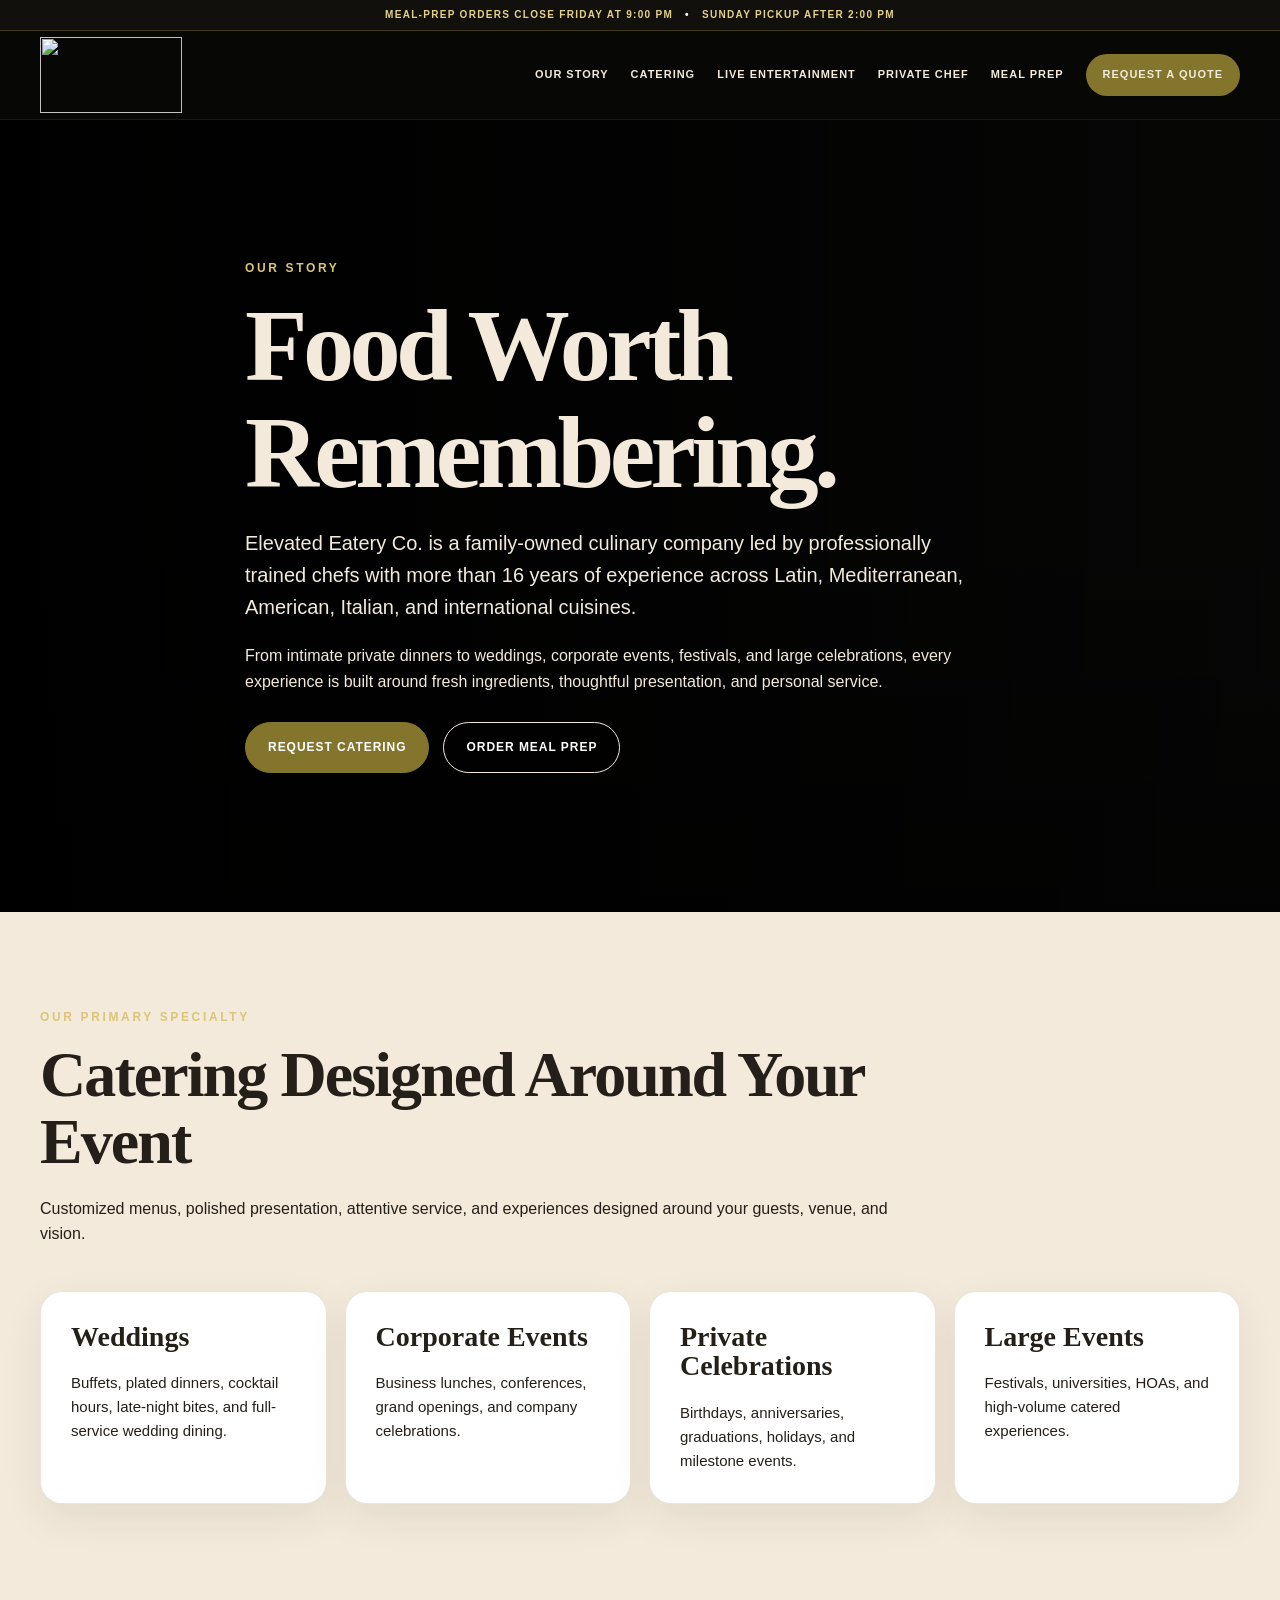
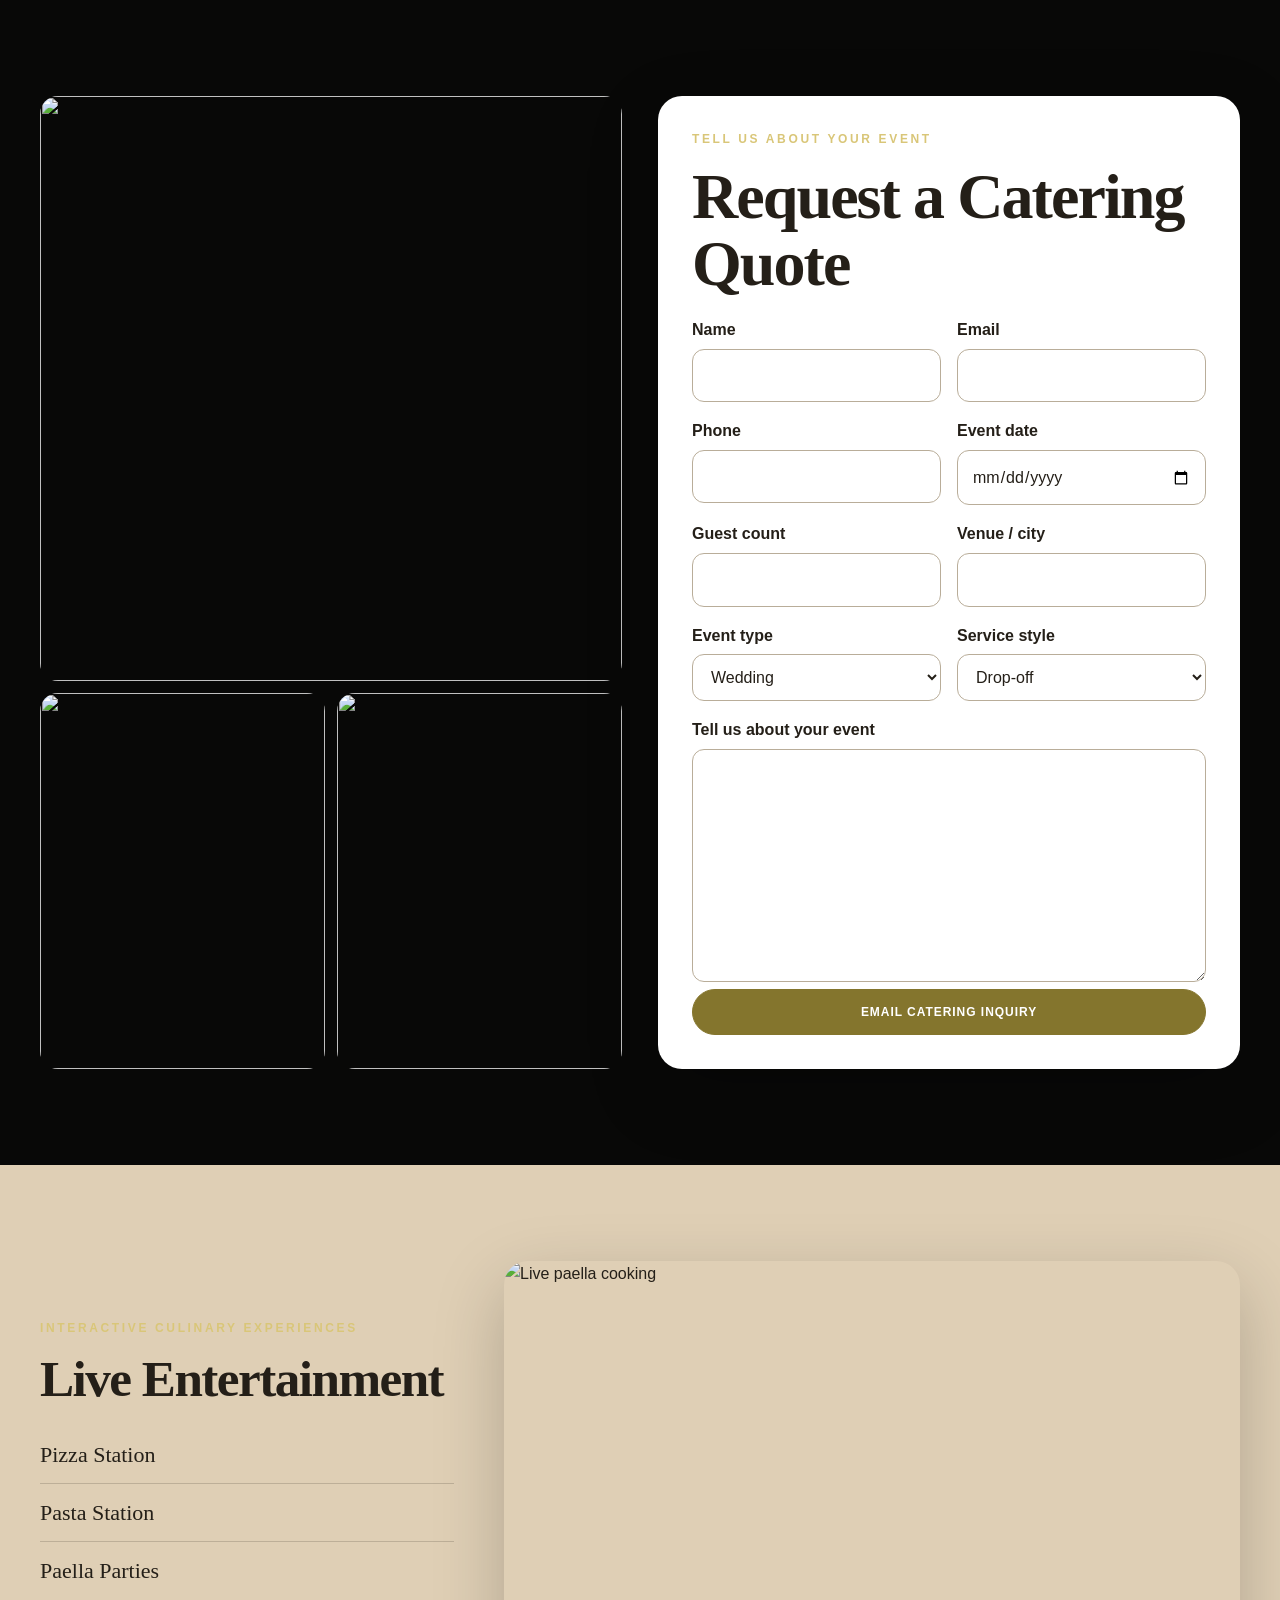
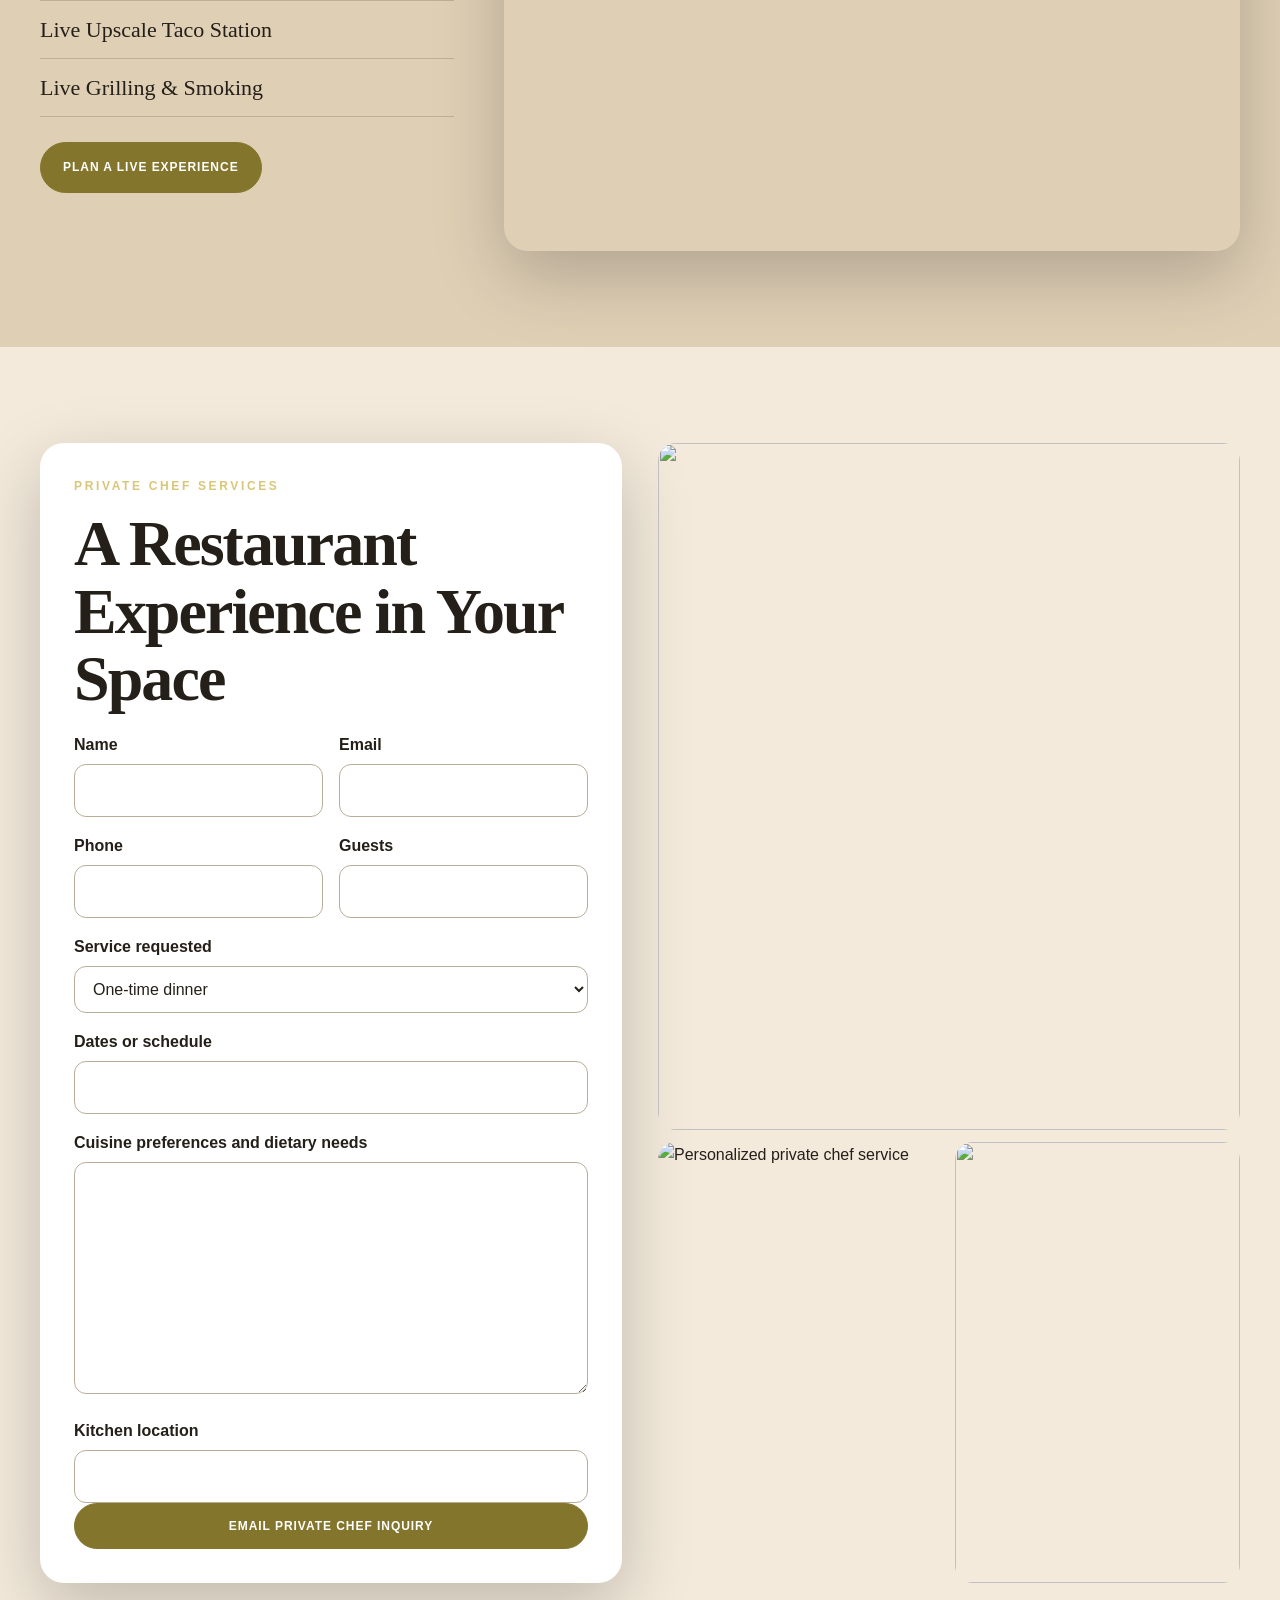
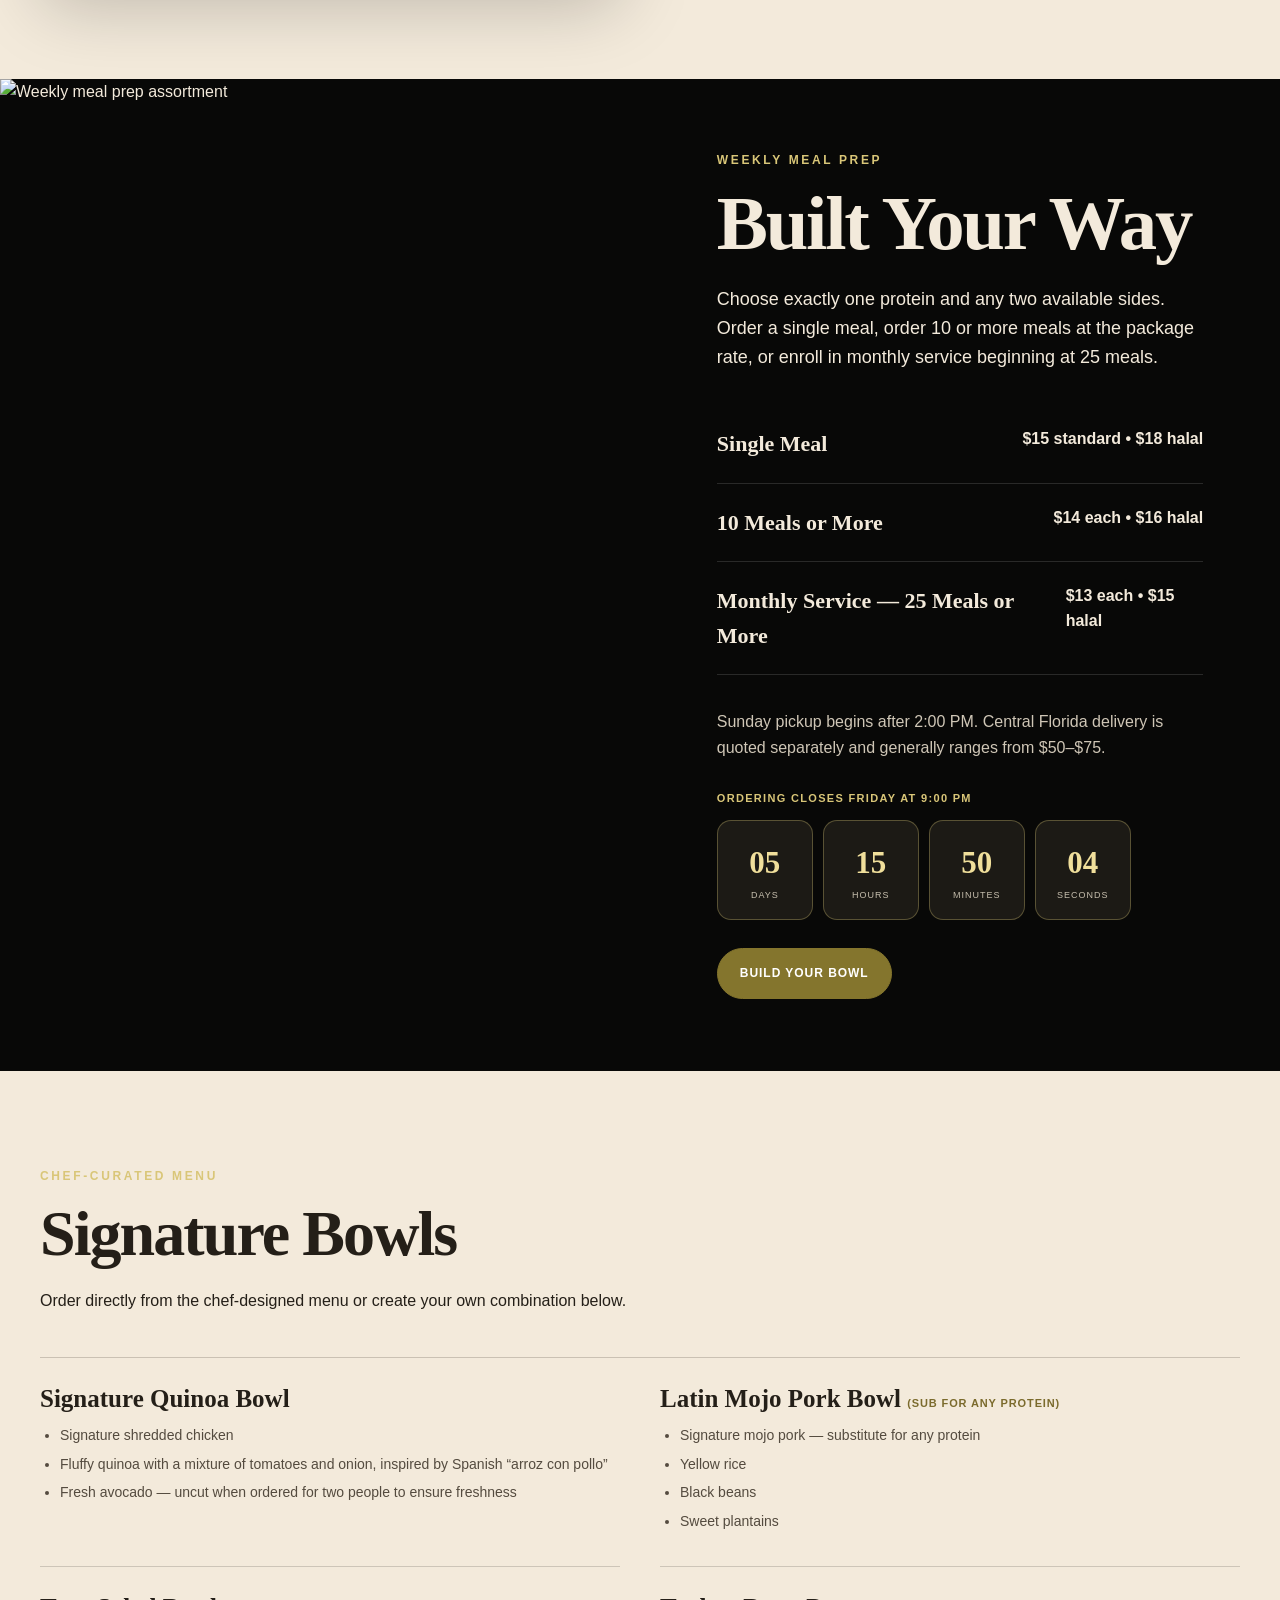
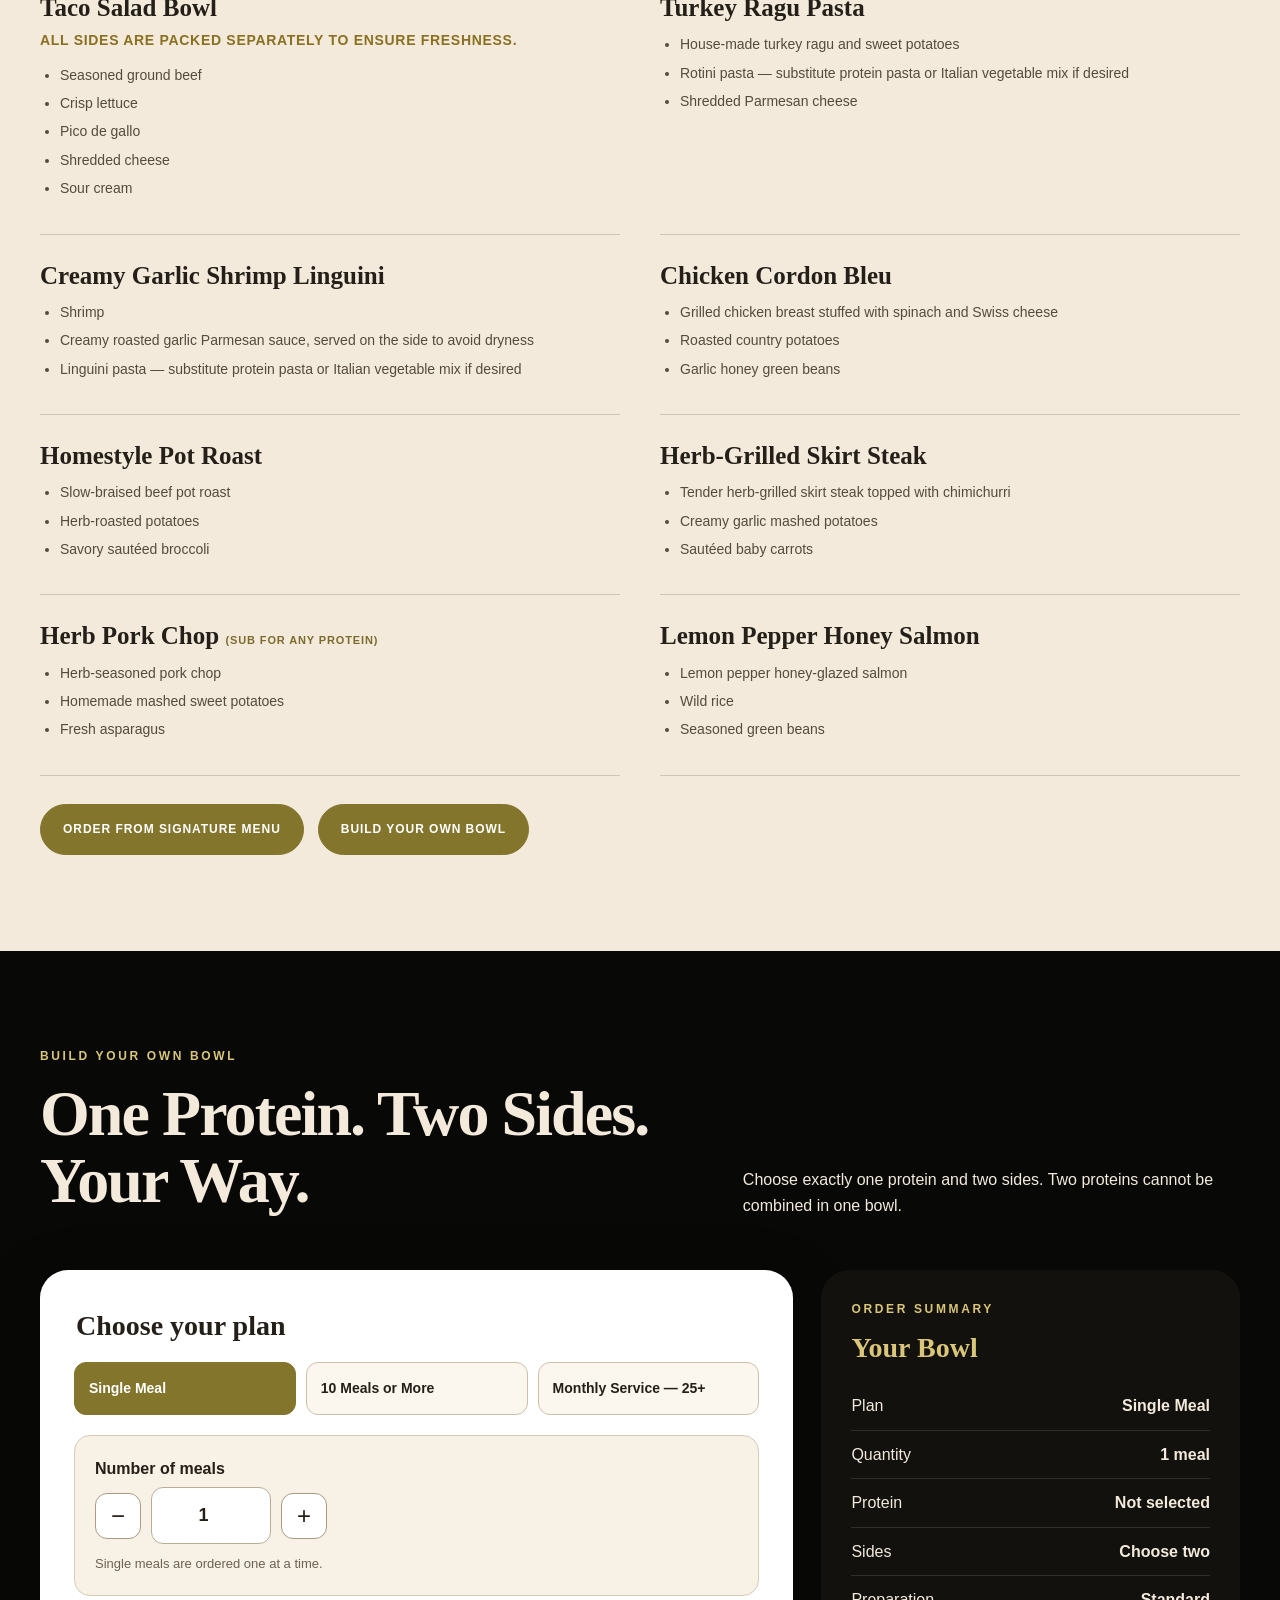
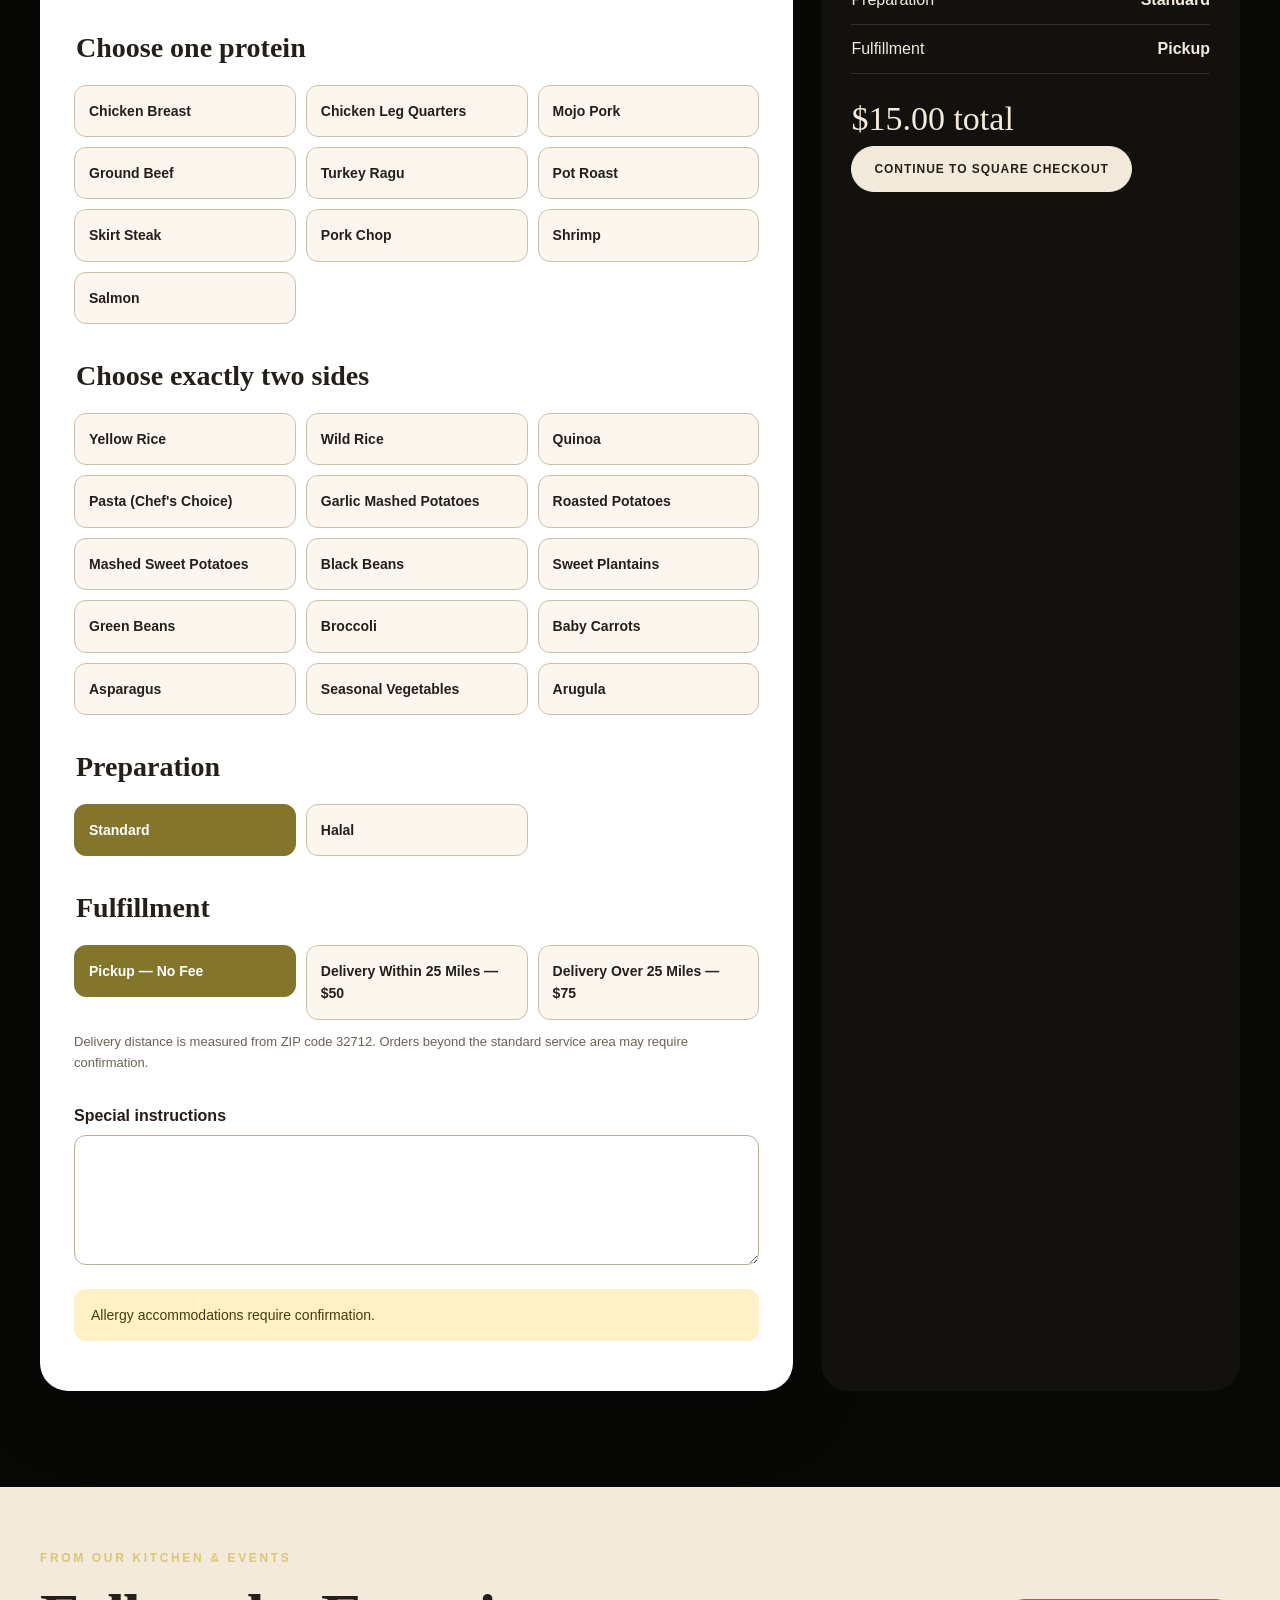
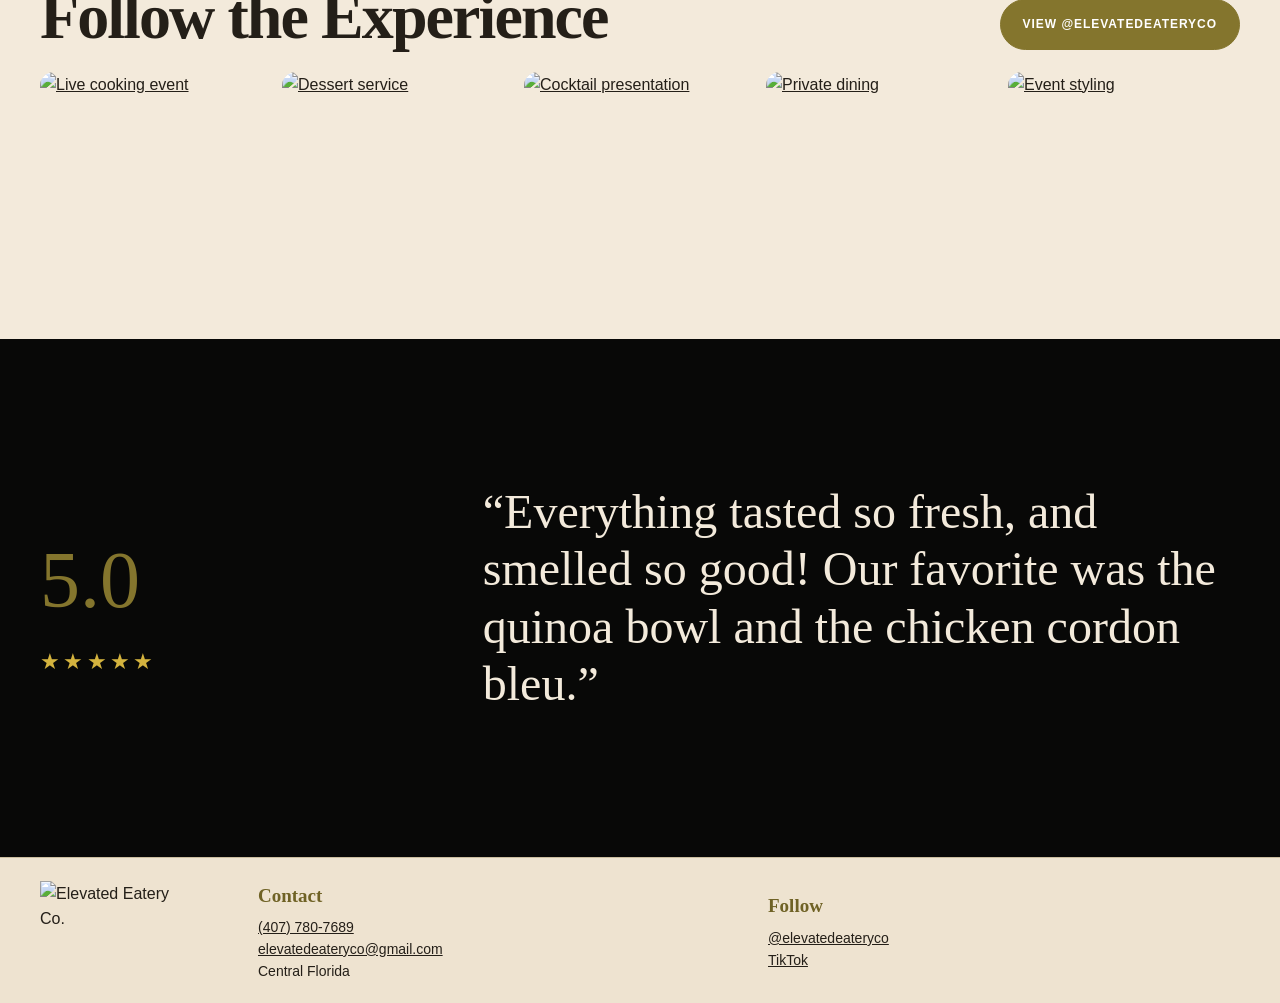
==== index_editable.html @ 5826d56d "Add files via upload" ====
<!doctype html><html lang="en"><head><meta charset="utf-8"><meta name="viewport" content="width=device-width,initial-scale=1"><title>Elevated Eatery Co.</title><link rel="stylesheet" href="styles.css"><script src="config.js"></script></head><body>
<div class="announcement-bar">MEAL-PREP ORDERS CLOSE FRIDAY AT 9:00 PM <span>•</span> SUNDAY PICKUP AFTER 2:00 PM</div>
<header class="site-header"><div class="container header-inner"><a href="#story"><img class="logo" src="assets/logo.png"></a><button class="menu-toggle">Menu</button><nav><a href="#story">Our Story</a><a href="#catering">Catering</a><a href="#live-entertainment">Live Entertainment</a><a href="#private-chef">Private Chef</a><a href="#meal-prep">Meal Prep</a><a class="nav-order" href="#catering-form-wrap">Request a Quote</a></nav></div></header>
<main>
<section class="story-hero" id="story"><div class="story-overlay"></div><div class="container story-hero-content"><div class="kicker">Our Story</div><h1>Food Worth Remembering.</h1><p class="lead">Elevated Eatery Co. is a family-owned culinary company led by professionally trained chefs with more than 16 years of experience across Latin, Mediterranean, American, Italian, and international cuisines.</p><p>From intimate private dinners to weddings, corporate events, festivals, and large celebrations, every experience is built around fresh ingredients, thoughtful presentation, and personal service.</p><div class="buttons"><a class="button" href="#catering-form-wrap">Request Catering</a><a class="button secondary" href="#meal-prep">Order Meal Prep</a></div></div></section>
<section class="section light" id="catering"><div class="container"><div class="section-heading"><div class="kicker">Our primary specialty</div><h2>Catering Designed Around Your Event</h2><p>Customized menus, polished presentation, attentive service, and experiences designed around your guests, venue, and vision.</p></div><div class="service-grid"><article class="service-card"><h3>Weddings</h3><p>Buffets, plated dinners, cocktail hours, late-night bites, and full-service wedding dining.</p></article><article class="service-card"><h3>Corporate Events</h3><p>Business lunches, conferences, grand openings, and company celebrations.</p></article><article class="service-card"><h3>Private Celebrations</h3><p>Birthdays, anniversaries, graduations, holidays, and milestone events.</p></article><article class="service-card"><h3>Large Events</h3><p>Festivals, universities, HOAs, and high-volume catered experiences.</p></article></div></div></section>
<section class="section" id="catering-form-wrap"><div class="container aligned-inquiry"><div class="inquiry-visual"><img class="hero-catering" src="assets/catering-drinks.jpeg"><img src="assets/catering-desserts.jpeg"><img src="assets/catering-sign.jpeg"></div><form class="contact-card" id="catering-form"><div class="kicker">Tell us about your event</div><h2>Request a Catering Quote</h2><div class="form-grid"><div><label class="form-label">Name</label><input name="Name" required></div><div><label class="form-label">Email</label><input type="email" name="Email" required></div><div><label class="form-label">Phone</label><input type="tel" name="Phone" required></div><div><label class="form-label">Event date</label><input type="date" name="Event date" required></div><div><label class="form-label">Guest count</label><input type="number" name="Guest count" required></div><div><label class="form-label">Venue / city</label><input name="Venue or city" required></div><div><label class="form-label">Event type</label><select name="Event type"><option>Wedding</option><option>Birthday</option><option>Corporate</option><option>Graduation</option><option>Holiday</option><option>Festival</option><option>Other</option></select></div><div><label class="form-label">Service style</label><select name="Service style"><option>Drop-off</option><option>Buffet</option><option>Plated</option><option>Cocktail / Canapés</option><option>Live Station</option><option>Bartending</option></select></div><div class="full"><label class="form-label">Tell us about your event</label><textarea name="Event details" rows="8"></textarea></div></div><button class="button">Email Catering Inquiry</button></form></div></section>
<section class="section cream" id="live-entertainment">
<div class="container live-single-layout">
  <div class="live-copy">
    <div class="kicker">Interactive culinary experiences</div>
    <h2>Live Entertainment</h2>
    <ul class="luxury-list compact-live-list">
      <li>Pizza Station</li>
      <li>Pasta Station</li>
      <li>Paella Parties</li>
      <li>Live Upscale Taco Station</li>
      <li>Live Grilling &amp; Smoking</li>
    </ul>
    <a class="button" href="#catering-form-wrap">Plan a Live Experience</a>
  </div>
  <div class="single-live-image">
    <img src="assets/catering-live-cook.jpeg" alt="Live paella cooking">
  </div>
</div>
</section>
<section class="section light" id="private-chef"><div class="container aligned-inquiry"><form class="contact-card" id="chef-form"><div class="kicker">Private chef services</div><h2>A Restaurant Experience in Your Space</h2><div class="form-grid"><div><label class="form-label">Name</label><input name="Name"></div><div><label class="form-label">Email</label><input type="email" name="Email"></div><div><label class="form-label">Phone</label><input name="Phone"></div><div><label class="form-label">Guests</label><input type="number" name="Guests"></div><div class="full"><label class="form-label">Service requested</label><select name="Service"><option>One-time dinner</option><option>Weekly family chef</option><option>Vacation chef</option><option>Meal planning</option></select></div><div class="full"><label class="form-label">Dates or schedule</label><input name="Dates"></div><div class="full"><label class="form-label">Cuisine preferences and dietary needs</label><textarea name="Preferences" rows="8"></textarea></div><div class="full"><label class="form-label">Kitchen location</label><input name="Kitchen location"></div></div><button class="button">Email Private Chef Inquiry</button></form><div class="inquiry-visual"><img class="hero-catering" src="assets/catering-mussels.jpeg"><img src="assets/private-chef-pour.jpeg" alt="Personalized private chef service"><img src="assets/catering-bar.jpeg"></div></div></section>
<section class="section simple-ordering-section" id="meal-prep">
<div class="container simple-ordering-grid">
  <div class="simple-ordering-image">
    <img src="assets/mealspread.jpeg" alt="Weekly meal prep assortment">
  </div>
  <div class="simple-ordering-content">
    <div class="kicker">Weekly meal prep</div>
    <h2>Built Your Way</h2>
    <p class="simple-intro">Choose exactly one protein and any two available sides. Order a single meal, order 10 or more meals at the package rate, or enroll in monthly service beginning at 25 meals.</p>

    <div class="simple-price-list">
      <div class="simple-price-row"><strong>Single Meal</strong><span>$15 standard • $18 halal</span></div>
      <div class="simple-price-row"><strong>10 Meals or More</strong><span>$14 each • $16 halal</span></div>
      <div class="simple-price-row"><strong>Monthly Service — 25 Meals or More</strong><span>$13 each • $15 halal</span></div>
    </div>

    <p class="simple-delivery">Sunday pickup begins after 2:00 PM. Central Florida delivery is quoted separately and generally ranges from $50–$75.</p>

    <div id="weekly-countdown" class="simple-countdown"></div>
    <a class="button" href="#builder">Build Your Bowl</a>
  </div>
</div>
</section>
<section class="section light" id="signature-bowls">
<div class="container">
  <div class="section-heading">
    <div class="kicker">Chef-curated menu</div>
    <h2>Signature Bowls</h2>
    <p>Order directly from the chef-designed menu or create your own combination below.</p>
  </div>

  <div class="signature-menu detailed-signature-menu">
    <div class="signature-item">
      <h3>Signature Quinoa Bowl</h3>
      <ul>
        <li>Signature shredded chicken</li>
        <li>Fluffy quinoa with a mixture of tomatoes and onion, inspired by Spanish “arroz con pollo”</li>
        <li>Fresh avocado — uncut when ordered for two people to ensure freshness</li>
      </ul>
    </div>

    <div class="signature-item">
      <h3>Latin Mojo Pork Bowl <small>(Sub for Any Protein)</small></h3>
      <ul>
        <li>Signature mojo pork — substitute for any protein</li>
        <li>Yellow rice</li>
        <li>Black beans</li>
        <li>Sweet plantains</li>
      </ul>
    </div>

    <div class="signature-item">
      <h3>Taco Salad Bowl</h3>
      <p class="menu-note">All sides are packed separately to ensure freshness.</p>
      <ul>
        <li>Seasoned ground beef</li>
        <li>Crisp lettuce</li>
        <li>Pico de gallo</li>
        <li>Shredded cheese</li>
        <li>Sour cream</li>
      </ul>
    </div>

    <div class="signature-item">
      <h3>Turkey Ragu Pasta</h3>
      <ul>
        <li>House-made turkey ragu and sweet potatoes</li>
        <li>Rotini pasta — substitute protein pasta or Italian vegetable mix if desired</li>
        <li>Shredded Parmesan cheese</li>
      </ul>
    </div>

    <div class="signature-item">
      <h3>Creamy Garlic Shrimp Linguini</h3>
      <ul>
        <li>Shrimp</li>
        <li>Creamy roasted garlic Parmesan sauce, served on the side to avoid dryness</li>
        <li>Linguini pasta — substitute protein pasta or Italian vegetable mix if desired</li>
      </ul>
    </div>

    <div class="signature-item">
      <h3>Chicken Cordon Bleu</h3>
      <ul>
        <li>Grilled chicken breast stuffed with spinach and Swiss cheese</li>
        <li>Roasted country potatoes</li>
        <li>Garlic honey green beans</li>
      </ul>
    </div>

    <div class="signature-item">
      <h3>Homestyle Pot Roast</h3>
      <ul>
        <li>Slow-braised beef pot roast</li>
        <li>Herb-roasted potatoes</li>
        <li>Savory sautéed broccoli</li>
      </ul>
    </div>

    <div class="signature-item">
      <h3>Herb-Grilled Skirt Steak</h3>
      <ul>
        <li>Tender herb-grilled skirt steak topped with chimichurri</li>
        <li>Creamy garlic mashed potatoes</li>
        <li>Sautéed baby carrots</li>
      </ul>
    </div>

    <div class="signature-item">
      <h3>Herb Pork Chop <small>(Sub for Any Protein)</small></h3>
      <ul>
        <li>Herb-seasoned pork chop</li>
        <li>Homemade mashed sweet potatoes</li>
        <li>Fresh asparagus</li>
      </ul>
    </div>

    <div class="signature-item">
      <h3>Lemon Pepper Honey Salmon</h3>
      <ul>
        <li>Lemon pepper honey-glazed salmon</li>
        <li>Wild rice</li>
        <li>Seasoned green beans</li>
      </ul>
    </div>
  </div>

  <div class="choice-actions">
    <button class="button signature-order-btn" type="button">Order From Signature Menu</button>
    <a class="button" href="#builder">Build Your Own Bowl</a>
  </div>
</div>
</section>
<section class="section" id="builder"><div class="container"><div class="builder-intro"><div><div class="kicker">Build your own bowl</div><h2>One Protein. Two Sides. Your Way.</h2></div><p>Choose exactly one protein and two sides. Two proteins cannot be combined in one bowl.</p></div><div class="builder-wrap"><form class="builder" id="meal-builder"><fieldset class="fieldset">
      <legend class="legend">Choose your plan</legend>
      <div class="option-grid plan-grid">
        <div class="option"><input id="plan1" type="radio" name="plan" value="Single Meal" checked><label for="plan1">Single Meal</label></div>
        <div class="option"><input id="plan2" type="radio" name="plan" value="10+ Meals"><label for="plan2">10 Meals or More</label></div>
        <div class="option"><input id="plan3" type="radio" name="plan" value="Monthly Service 25+"><label for="plan3">Monthly Service — 25+</label></div>
      </div>

      <div class="quantity-panel" id="quantity-panel">
        <label class="form-label" for="meal-quantity">Number of meals</label>
        <div class="quantity-control">
          <button type="button" id="qty-minus" aria-label="Decrease quantity">−</button>
          <input id="meal-quantity" type="number" value="1" min="1" step="1">
          <button type="button" id="qty-plus" aria-label="Increase quantity">+</button>
        </div>
        <p id="quantity-help" class="quantity-help">Single meals are ordered one at a time.</p>
      </div>
    </fieldset><fieldset class="fieldset"><legend class="legend">Choose one protein</legend><div class="option-grid"><div class="option"><input id="p1" type="radio" name="protein" value="Chicken Breast"><label for="p1">Chicken Breast</label></div><div class="option"><input id="p2" type="radio" name="protein" value="Chicken Leg Quarters"><label for="p2">Chicken Leg Quarters</label></div><div class="option"><input id="p3" type="radio" name="protein" value="Mojo Pork"><label for="p3">Mojo Pork</label></div><div class="option"><input id="p4" type="radio" name="protein" value="Ground Beef"><label for="p4">Ground Beef</label></div><div class="option"><input id="p5" type="radio" name="protein" value="Turkey Ragu"><label for="p5">Turkey Ragu</label></div><div class="option"><input id="p6" type="radio" name="protein" value="Pot Roast"><label for="p6">Pot Roast</label></div><div class="option"><input id="p7" type="radio" name="protein" value="Skirt Steak"><label for="p7">Skirt Steak</label></div><div class="option"><input id="p8" type="radio" name="protein" value="Pork Chop"><label for="p8">Pork Chop</label></div><div class="option"><input id="p9" type="radio" name="protein" value="Shrimp"><label for="p9">Shrimp</label></div><div class="option"><input id="p10" type="radio" name="protein" value="Salmon"><label for="p10">Salmon</label></div></div></fieldset><fieldset class="fieldset"><legend class="legend">Choose exactly two sides</legend><div class="option-grid"><div class="option"><input id="s1" type="checkbox" name="sides" value="Yellow Rice"><label for="s1">Yellow Rice</label></div><div class="option"><input id="s2" type="checkbox" name="sides" value="Wild Rice"><label for="s2">Wild Rice</label></div><div class="option"><input id="s3" type="checkbox" name="sides" value="Quinoa"><label for="s3">Quinoa</label></div><div class="option"><input id="s4" type="checkbox" name="sides" value="Pasta (Chef's Choice)"><label for="s4">Pasta (Chef's Choice)</label></div><div class="option"><input id="s5" type="checkbox" name="sides" value="Garlic Mashed Potatoes"><label for="s5">Garlic Mashed Potatoes</label></div><div class="option"><input id="s6" type="checkbox" name="sides" value="Roasted Potatoes"><label for="s6">Roasted Potatoes</label></div><div class="option"><input id="s7" type="checkbox" name="sides" value="Mashed Sweet Potatoes"><label for="s7">Mashed Sweet Potatoes</label></div><div class="option"><input id="s8" type="checkbox" name="sides" value="Black Beans"><label for="s8">Black Beans</label></div><div class="option"><input id="s9" type="checkbox" name="sides" value="Sweet Plantains"><label for="s9">Sweet Plantains</label></div><div class="option"><input id="s10" type="checkbox" name="sides" value="Green Beans"><label for="s10">Green Beans</label></div><div class="option"><input id="s11" type="checkbox" name="sides" value="Broccoli"><label for="s11">Broccoli</label></div><div class="option"><input id="s12" type="checkbox" name="sides" value="Baby Carrots"><label for="s12">Baby Carrots</label></div><div class="option"><input id="s13" type="checkbox" name="sides" value="Asparagus"><label for="s13">Asparagus</label></div><div class="option"><input id="s14" type="checkbox" name="sides" value="Seasonal Vegetables"><label for="s14">Seasonal Vegetables</label></div><div class="option"><input id="s15" type="checkbox" name="sides" value="Arugula"><label for="s15">Arugula</label></div></div></fieldset><fieldset class="fieldset"><legend class="legend">Preparation</legend><div class="option-grid"><div class="option"><input id="prep1" type="radio" name="prep" value="Standard" checked><label for="prep1">Standard</label></div><div class="option"><input id="prep2" type="radio" name="prep" value="Halal"><label for="prep2">Halal</label></div></div></fieldset>
<fieldset class="fieldset">
  <legend class="legend">Fulfillment</legend>
  <div class="option-grid delivery-grid">
    <div class="option"><input id="fulfill1" type="radio" name="fulfillment" value="Pickup" checked><label for="fulfill1">Pickup — No Fee</label></div>
    <div class="option"><input id="fulfill2" type="radio" name="fulfillment" value="Delivery within 25 miles"><label for="fulfill2">Delivery Within 25 Miles — $50</label></div>
    <div class="option"><input id="fulfill3" type="radio" name="fulfillment" value="Delivery over 25 miles"><label for="fulfill3">Delivery Over 25 Miles — $75</label></div>
  </div>
  <p class="delivery-note">Delivery distance is measured from ZIP code 32712. Orders beyond the standard service area may require confirmation.</p>
</fieldset>
<label class="form-label">Special instructions</label><textarea rows="4"></textarea><div class="notice-box">Allergy accommodations require confirmation.</div></form><aside class="summary"><div class="kicker">Order summary</div><h3>Your Bowl</h3><div class="summary-line"><span>Plan</span><strong id="sum-plan"></strong></div><div class="summary-line"><span>Quantity</span><strong id="sum-quantity">1 meal</strong></div><div class="summary-line"><span>Protein</span><strong id="sum-protein"></strong></div><div class="summary-line"><span>Sides</span><strong id="sum-sides"></strong></div><div class="summary-line"><span>Preparation</span><strong id="sum-prep"></strong></div><div class="summary-line"><span>Fulfillment</span><strong id="sum-fulfillment">Pickup</strong></div><div class="total" id="sum-total"></div><button class="button light" type="button" id="checkout-btn">Continue to Square Checkout</button></aside></div></div></section>
<section class="section light compact-social-section">
<div class="container">
  <div class="compact-social-header">
    <div>
      <div class="kicker">From our kitchen &amp; events</div>
      <h2>Follow the Experience</h2>
    </div>
    <a class="button compact-follow-button" data-instagram target="_blank">View @elevatedeateryco</a>
  </div>
  <div class="instagram-five">
    <a data-instagram target="_blank"><img src="assets/catering-live-cook.jpeg" alt="Live cooking event"></a>
    <a data-instagram target="_blank"><img src="assets/catering-desserts.jpeg" alt="Dessert service"></a>
    <a data-instagram target="_blank"><img src="assets/catering-drinks.jpeg" alt="Cocktail presentation"></a>
    <a data-instagram target="_blank"><img src="assets/catering-mussels.jpeg" alt="Private dining"></a>
    <a data-instagram target="_blank"><img src="assets/catering-sign.jpeg" alt="Event styling"></a>
  </div>
</div>
</section>
<section class="section"><div class="container review-live"><div><div class="rating-big">5.0</div><div class="stars">★★★★★</div></div><div><p class="quote">“Everything tasted so fresh, and smelled so good! Our favorite was the quinoa bowl and the chicken cordon bleu.”</p></div></div></section></main>
<footer class="light-footer">
<div class="container compact-footer">
  <img class="footer-logo" src="assets/logo.png" alt="Elevated Eatery Co.">
  <div class="footer-contact">
    <strong>Contact</strong>
    <span><a data-phone></a></span>
    <span><a data-email></a></span>
    <span>Central Florida</span>
  </div>
  <div class="footer-follow">
    <strong>Follow</strong>
    <span><a data-instagram target="_blank">@elevatedeateryco</a></span>
    <span><a data-tiktok target="_blank">TikTok</a></span>
  </div>
</div>
</footer>
<div class="modal" id="square-modal"><div class="modal-card"><button class="close" data-close-modal>×</button><h3>Square checkout connection needed</h3><p>Add your Square Payment Links in config.js to activate checkout.</p><button class="button" data-close-modal>Close</button></div></div><script src="script.js"></script></body></html>
---- styles.css ----
:root{--black:#080807;--soft:#12110e;--cream:#f3eadb;--cream2:#dfcfb5;--olive:#84752d;--ink:#241f18;--max:1200px;--shadow:0 24px 70px rgba(0,0,0,.21)}
*{box-sizing:border-box}html{scroll-behavior:smooth}body{margin:0;background:var(--black);color:var(--cream);font-family:Arial,sans-serif;line-height:1.6}img{display:block;max-width:100%}a{color:inherit}.container{width:min(var(--max),calc(100% - 40px));margin:auto}
.site-header{position:sticky;top:0;z-index:50;background:#080807ed;backdrop-filter:blur(14px);border-bottom:1px solid #ffffff14}.header-inner{min-height:88px;display:flex;align-items:center;justify-content:space-between;gap:25px}.logo{width:142px;height:76px;object-fit:contain}nav{display:flex;gap:22px;align-items:center}nav a{text-decoration:none;text-transform:uppercase;letter-spacing:.09em;font-size:11px;font-weight:900}.nav-order{background:var(--olive);padding:12px 17px;border-radius:999px}.menu-toggle{display:none;background:none;border:1px solid #ffffff47;color:#fff;padding:9px 12px;border-radius:10px}
.kicker{text-transform:uppercase;letter-spacing:.22em;font-size:12px;font-weight:900;color:#d9c678;margin-bottom:14px}h1,h2,h3{font-family:Georgia,serif;line-height:1.05;margin:0 0 20px}h1{font-size:clamp(58px,8vw,104px);letter-spacing:-.045em}h2{font-size:clamp(40px,5vw,64px);letter-spacing:-.03em}h3{font-size:28px}.lead{font-size:20px}.section{padding:96px 0}.light{background:var(--cream);color:var(--ink)}.cream{background:var(--cream2);color:var(--ink)}.section-heading{max-width:850px;margin-bottom:44px}
.button{display:inline-flex;align-items:center;justify-content:center;border:1px solid var(--olive);background:var(--olive);color:#fff;text-decoration:none;padding:15px 22px;border-radius:999px;text-transform:uppercase;letter-spacing:.08em;font-size:12px;font-weight:900;cursor:pointer}.button.secondary{background:#0005;border-color:var(--cream)}.button.light{background:var(--cream);color:var(--ink);border-color:var(--cream)}.buttons,.choice-actions{display:flex;gap:14px;flex-wrap:wrap;margin-top:28px}
.story-hero{position:relative;min-height:88vh;display:grid;align-items:center;background:url('assets/catering-live-cook.jpeg') center 55%/cover}.story-overlay{position:absolute;inset:0;background:linear-gradient(90deg,#000f,#000b 48%,#0003),linear-gradient(0deg,#0007,transparent 50%)}.story-hero-content{position:relative;z-index:2;max-width:790px;padding:120px 0}.story-hero-content p{max-width:720px}
.service-grid{display:grid;grid-template-columns:repeat(4,1fr);gap:18px}.service-card{background:#fff;padding:30px;border-radius:22px;box-shadow:0 14px 40px #32281414;border:1px solid #84752d2e}.service-card p{font-size:15px;margin:0}
.aligned-inquiry{display:grid;grid-template-columns:1fr 1fr;gap:36px;align-items:stretch}.inquiry-visual{display:grid;grid-template-columns:1fr 1fr;grid-template-rows:1.4fr .9fr;gap:12px;height:100%}.inquiry-visual img{width:100%;height:100%;object-fit:cover;border-radius:18px}.inquiry-visual .hero-catering{grid-column:1/3}.contact-card{background:#fff;color:var(--ink);padding:34px;border-radius:24px;box-shadow:var(--shadow);height:100%;display:flex;flex-direction:column}.contact-card .form-grid{flex:1}.form-grid{display:grid;grid-template-columns:1fr 1fr;gap:16px}.full{grid-column:1/-1}.form-label{display:block;font-weight:900;margin-bottom:6px}textarea,input,select{width:100%;border:1px solid #b9ad99;border-radius:12px;padding:13px 14px;font:inherit;background:#fff;color:var(--ink)}
.split{display:grid;grid-template-columns:1fr 1fr;gap:60px;align-items:center}.luxury-list{list-style:none;padding:0;margin:28px 0}.luxury-list li{font-family:Georgia,serif;font-size:28px;padding:16px 0;border-bottom:1px solid #241f182e}.live-collage{display:grid;grid-template-columns:1fr 1fr;grid-template-rows:360px 260px;gap:12px}.live-collage img{width:100%;height:100%;object-fit:cover;border-radius:18px}.live-main{grid-column:1/3}
.ordering-top{display:grid;grid-template-columns:1.5fr .7fr;gap:26px}.ordering-steps{display:grid;grid-template-columns:repeat(3,1fr);gap:15px}.rule{background:#fff;color:var(--ink);padding:27px;border-radius:18px;border-top:4px solid var(--olive)}.rule span{display:block;color:var(--olive);font-weight:900;font-size:12px;letter-spacing:.13em}.rule p{font-size:14px;margin:0}.countdown-panel{background:var(--soft);padding:28px;border-radius:22px}.countdown-label{text-transform:uppercase;letter-spacing:.12em;font-size:10px;font-weight:900;margin-bottom:12px;color:#d9c678}.clock-countdown{display:grid;grid-template-columns:repeat(2,1fr);gap:10px}.clock-countdown div{background:#1c1a15;border:1px solid #d9c67852;border-radius:14px;padding:14px 8px;text-align:center}.clock-countdown strong{display:block;font-family:Georgia,serif;font-size:30px;color:#f0df9b}.clock-countdown span{display:block;font-size:9px;text-transform:uppercase;letter-spacing:.11em;color:#c7bfae}
.meal-photo-band{display:grid;grid-template-columns:1.4fr 1fr 1fr;gap:12px;margin:30px 0}.meal-photo-band img{width:100%;height:330px;object-fit:cover;border-radius:18px}.price-row{display:flex;justify-content:space-between;gap:25px;padding:16px 0;border-bottom:1px solid #ffffff2e}.price-row strong{font-family:Georgia,serif;font-size:19px}
.signature-menu{display:grid;grid-template-columns:1fr 1fr;gap:0 40px;border-top:1px solid #241f1833}.signature-item{padding:25px 0;border-bottom:1px solid #241f182e}.signature-item h3{font-size:25px;margin-bottom:8px}.signature-item p{font-size:14px;margin:0;color:#655b4c}
.builder-intro{display:grid;grid-template-columns:1fr .75fr;gap:40px;align-items:end;margin-bottom:35px}.builder-wrap{display:grid;grid-template-columns:1.35fr .75fr;gap:28px}.builder{background:#fff;color:var(--ink);padding:34px;border-radius:28px;box-shadow:var(--shadow)}.fieldset{border:0;padding:0;margin:0 0 30px}.legend{font-family:Georgia,serif;font-weight:bold;font-size:28px;margin-bottom:14px}.option-grid{display:grid;grid-template-columns:repeat(3,1fr);gap:10px}.option{position:relative}.option input{position:absolute;opacity:0}.option label{display:block;background:#fbf7ef;border:1px solid #cbbfa9;border-radius:12px;padding:14px;cursor:pointer;font-size:14px;font-weight:800}.option input:checked+label{background:var(--olive);border-color:var(--olive);color:#fff}.summary{position:sticky;top:112px;background:var(--soft);padding:30px;border-radius:28px}.summary h3{color:#d9c678}.summary-line{display:flex;justify-content:space-between;gap:16px;padding:11px 0;border-bottom:1px solid #ffffff1f}.summary-line strong{text-align:right}.total{font-family:Georgia,serif;font-size:34px;padding-top:18px}.notice-box{margin:16px 0;background:#fff1c7;color:#493a11;padding:15px 17px;border-radius:12px;font-size:14px}
.instagram-mosaic{display:grid;grid-template-columns:repeat(3,1fr);gap:10px}.instagram-mosaic a{overflow:hidden;border-radius:15px}.instagram-mosaic img{width:100%;height:330px;object-fit:cover}.review-live{display:grid;grid-template-columns:.7fr 1.3fr;gap:35px;align-items:center}.rating-big{font-family:Georgia,serif;font-size:80px;color:var(--olive)}.stars{color:#d4b33e;font-size:22px;letter-spacing:.15em}.quote{font-family:Georgia,serif;font-size:clamp(30px,4vw,48px);line-height:1.2}
footer{padding:58px 0;background:#040403}.footer-grid{display:grid;grid-template-columns:1fr 1fr 1fr;gap:30px}.footer-logo{width:150px}.small{font-size:13px;color:#c8bead}.modal{position:fixed;inset:0;background:#000c;z-index:100;display:none;align-items:center;justify-content:center;padding:20px}.modal.open{display:flex}.modal-card{position:relative;max-width:620px;background:var(--cream);color:var(--ink);padding:32px;border-radius:24px}.close{position:absolute;right:18px;top:13px;background:none;border:0;font-size:26px}
@media(max-width:960px){nav{display:none;position:absolute;left:0;right:0;top:88px;background:var(--black);padding:25px;flex-direction:column;align-items:flex-start}nav.open{display:flex}.menu-toggle{display:block}.service-grid,.ordering-steps{grid-template-columns:1fr 1fr}.aligned-inquiry,.split,.ordering-top,.builder-intro,.builder-wrap,.review-live{grid-template-columns:1fr}.summary{position:static}.inquiry-visual{min-height:650px}.option-grid{grid-template-columns:1fr 1fr}}
@media(max-width:620px){.container{width:calc(100% - 28px)}.section{padding:72px 0}.service-grid,.ordering-steps,.signature-menu,.option-grid,.form-grid,.instagram-mosaic{grid-template-columns:1fr}.full{grid-column:auto}.inquiry-visual{grid-template-columns:1fr;grid-template-rows:300px 240px 240px;min-height:auto}.inquiry-visual .hero-catering,.live-main{grid-column:auto}.live-collage{grid-template-columns:1fr;grid-template-rows:320px 230px 230px}.meal-photo-band{grid-template-columns:1fr}.meal-photo-band img{height:280px}}


/* Final refinements */
.announcement-bar{
  position:relative;z-index:60;background:#11100d;color:#e5d28a;
  text-align:center;padding:7px 14px;font-size:10px;font-weight:900;
  letter-spacing:.13em;text-transform:uppercase;border-bottom:1px solid #84752d66
}
.announcement-bar span{padding:0 8px;color:#fff}

.live-single-layout{display:grid;grid-template-columns:.72fr 1.28fr;gap:50px;align-items:center}
.live-copy h2{font-size:clamp(38px,4vw,56px)}
.compact-live-list{margin:18px 0 25px}
.compact-live-list li{font-size:22px;padding:11px 0}
.single-live-image img{width:100%;height:590px;object-fit:cover;border-radius:24px;box-shadow:var(--shadow)}

.simple-ordering-section{padding:0;background:#080807}
.simple-ordering-grid{width:100%;max-width:none;display:grid;grid-template-columns:1fr 1fr;min-height:760px}
.simple-ordering-image{overflow:hidden}
.simple-ordering-image img{width:100%;height:100%;object-fit:cover}
.simple-ordering-content{padding:72px clamp(30px,6vw,90px);align-self:center}
.simple-ordering-content h2{font-size:clamp(54px,6vw,84px)}
.simple-intro{font-size:18px;max-width:680px}
.simple-price-list{margin:34px 0}
.simple-price-row{display:flex;justify-content:space-between;gap:24px;padding:21px 0;border-bottom:1px solid #ffffff22}
.simple-price-row strong{font-family:Georgia,serif;font-size:22px}
.simple-price-row span{font-weight:700}
.simple-delivery{color:#cfc6b6;margin:30px 0}
.simple-countdown{margin:28px 0}
.simple-countdown .countdown-label{font-size:11px}
.simple-countdown .clock-countdown{display:flex;gap:10px;flex-wrap:wrap}
.simple-countdown .clock-countdown div{min-width:96px;padding:17px 10px}
.simple-countdown .clock-countdown strong{font-size:31px}

.detailed-signature-menu .signature-item{padding:28px 0}
.detailed-signature-menu .signature-item h3 small{font-family:Arial,sans-serif;font-size:11px;text-transform:uppercase;letter-spacing:.08em;color:#7b6b2d}
.detailed-signature-menu ul{margin:12px 0 0;padding-left:20px}
.detailed-signature-menu li{margin:6px 0;font-size:14px;color:#544b3f}
.menu-note{font-size:12px;font-weight:800;color:#8a7021!important;text-transform:uppercase;letter-spacing:.05em}

.quantity-panel{margin-top:20px;padding:20px;background:#f7f1e6;border:1px solid #d6cbb7;border-radius:16px}
.quantity-control{display:flex;align-items:center;gap:10px;max-width:260px}
.quantity-control button{width:46px;height:46px;border:1px solid #a99c84;background:#fff;border-radius:12px;font-size:24px;cursor:pointer;color:#241f18}
.quantity-control input{width:120px;text-align:center;font-size:18px;font-weight:800}
.quantity-help{margin:10px 0 0;font-size:13px;color:#6c6253}

.light-footer{background:#eee3d0;color:#241f18;border-top:1px solid #cbbd9f}
.light-footer a{color:#241f18}
.light-footer .footer-logo{filter:none}
.light-footer .small{color:#6c6253}

@media(max-width:960px){
  .live-single-layout,.simple-ordering-grid{grid-template-columns:1fr}
  .single-live-image img{height:470px}
  .simple-ordering-image{height:480px}
}
@media(max-width:620px){
  .announcement-bar{font-size:8px;letter-spacing:.09em}
  .compact-live-list li{font-size:19px}
  .single-live-image img{height:360px}
  .simple-ordering-content{padding:58px 22px}
  .simple-price-row{display:block}
  .simple-price-row span{display:block;margin-top:7px}
}


/* Final footer, social row, private chef alignment, and delivery */
.compact-social-section{padding:62px 0}
.compact-social-header{display:flex;justify-content:space-between;align-items:end;gap:24px;margin-bottom:22px}
.compact-social-header h2{margin-bottom:0}
.compact-follow-button{white-space:nowrap}
.instagram-five{display:grid;grid-template-columns:repeat(5,1fr);gap:10px}
.instagram-five a{display:block;overflow:hidden;border-radius:14px}
.instagram-five img{width:100%;height:205px;object-fit:cover;transition:.3s}
.instagram-five a:hover img{transform:scale(1.035)}

.compact-footer{
  min-height:145px;display:grid;grid-template-columns:180px 1fr 1fr;
  align-items:center;gap:38px;padding:18px 0
}
.compact-footer .footer-logo{width:145px;height:100px;object-fit:contain}
.footer-contact,.footer-follow{display:grid;gap:3px;font-size:14px}
.footer-contact strong,.footer-follow strong{
  font-family:Georgia,serif;font-size:19px;color:#6f6225;margin-bottom:4px
}
.footer-contact span,.footer-follow span{line-height:1.35}
.light-footer{padding:0}

.delivery-grid{grid-template-columns:repeat(3,1fr)}
.delivery-note{font-size:13px;color:#6c6253;margin:12px 0 0}
#private-chef .aligned-inquiry{align-items:stretch}
#private-chef .contact-card,#private-chef .inquiry-visual{min-height:100%}

@media(max-width:960px){
  .instagram-five{grid-template-columns:repeat(3,1fr)}
  .compact-footer{grid-template-columns:150px 1fr 1fr}
  .delivery-grid{grid-template-columns:1fr}
}
@media(max-width:620px){
  .compact-social-header{display:block}
  .compact-follow-button{margin-top:18px}
  .instagram-five{grid-template-columns:repeat(2,1fr)}
  .instagram-five img{height:170px}
  .compact-footer{grid-template-columns:1fr;text-align:center;gap:12px;padding:20px 0}
  .compact-footer .footer-logo{margin:auto;width:125px;height:82px}
}
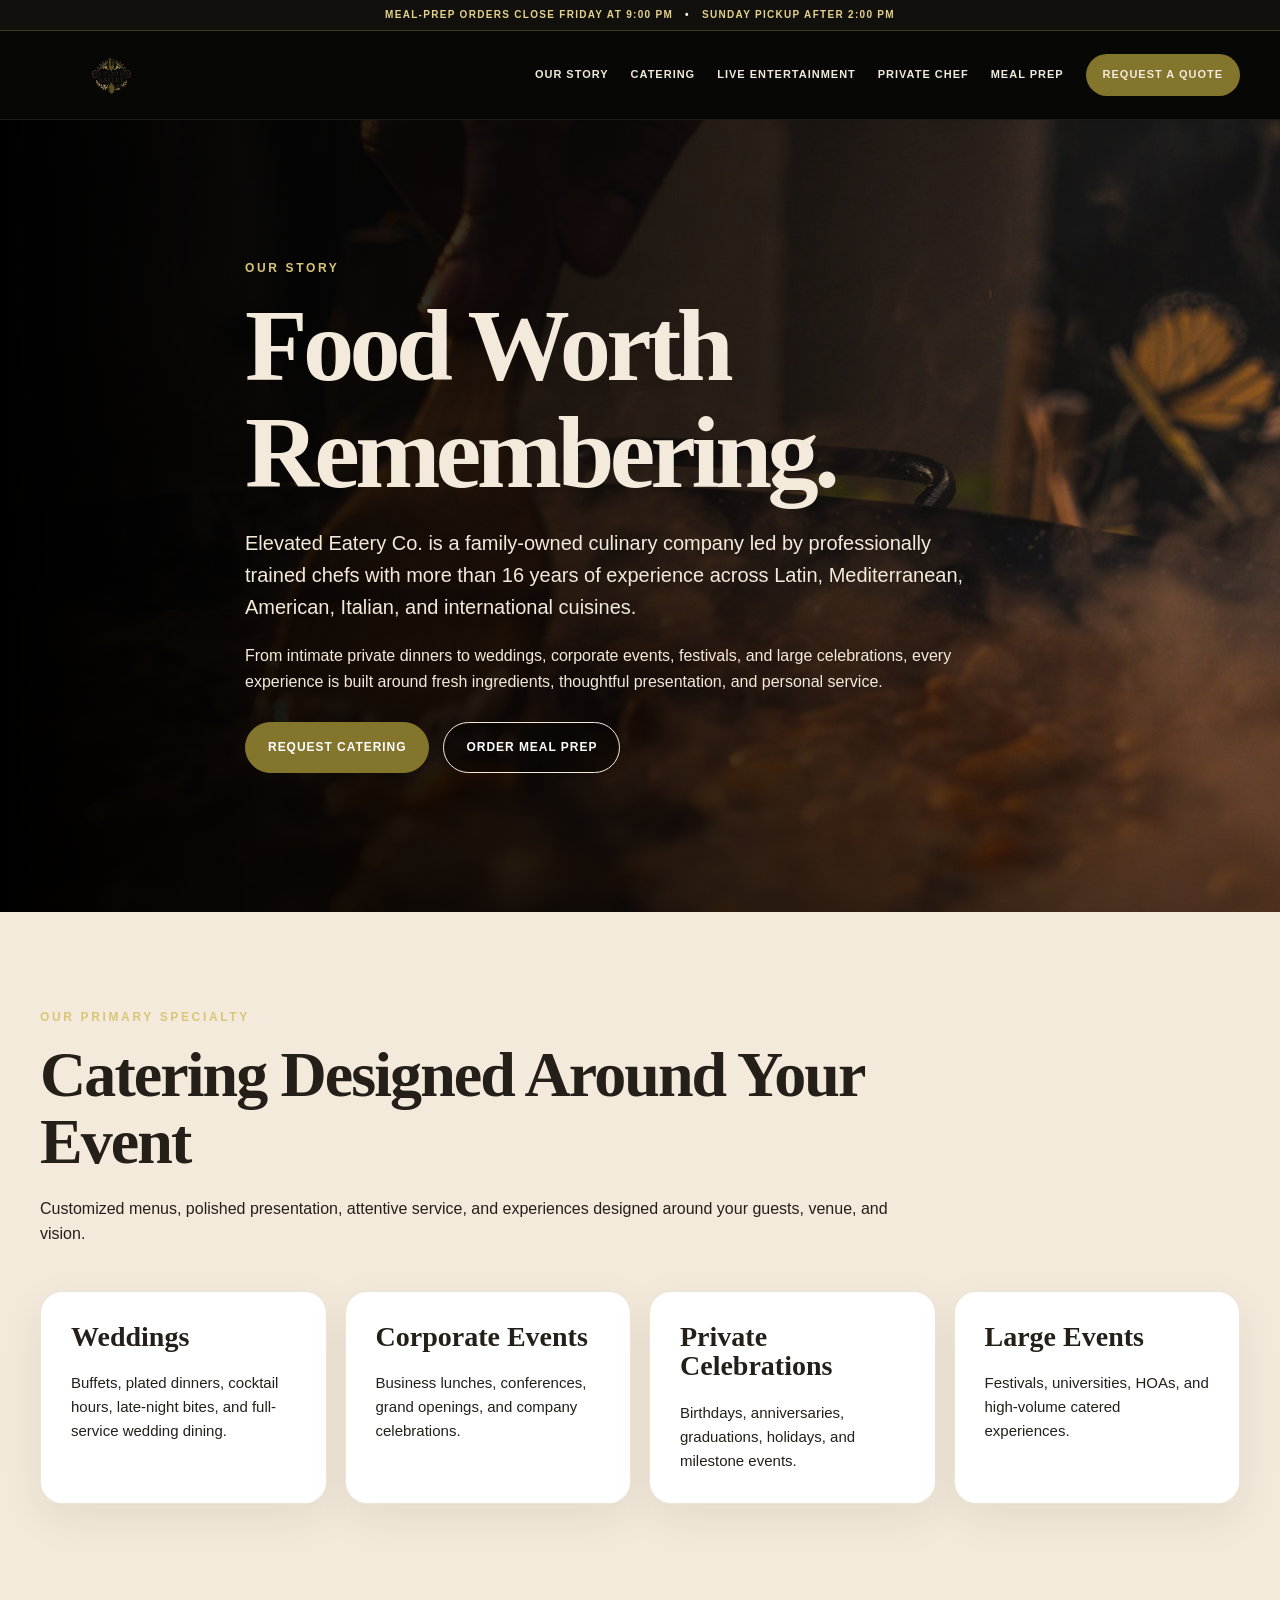
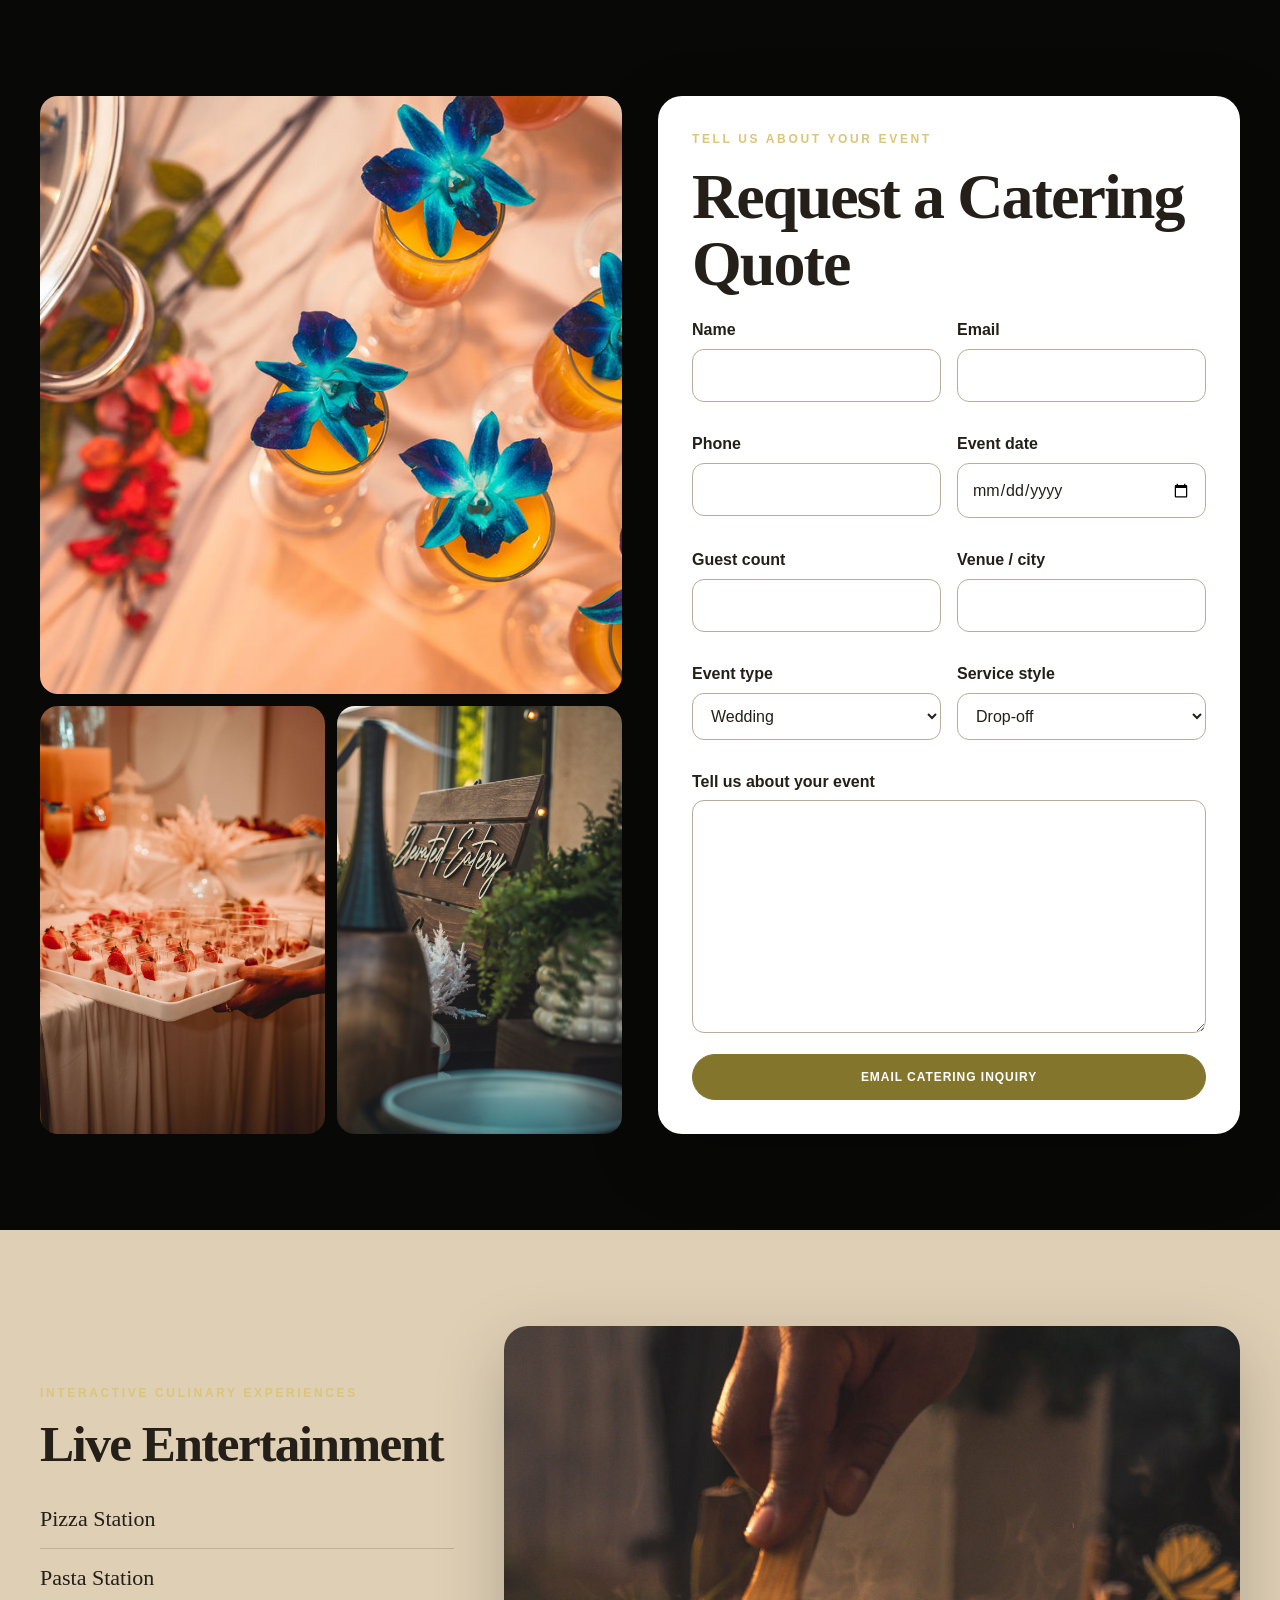
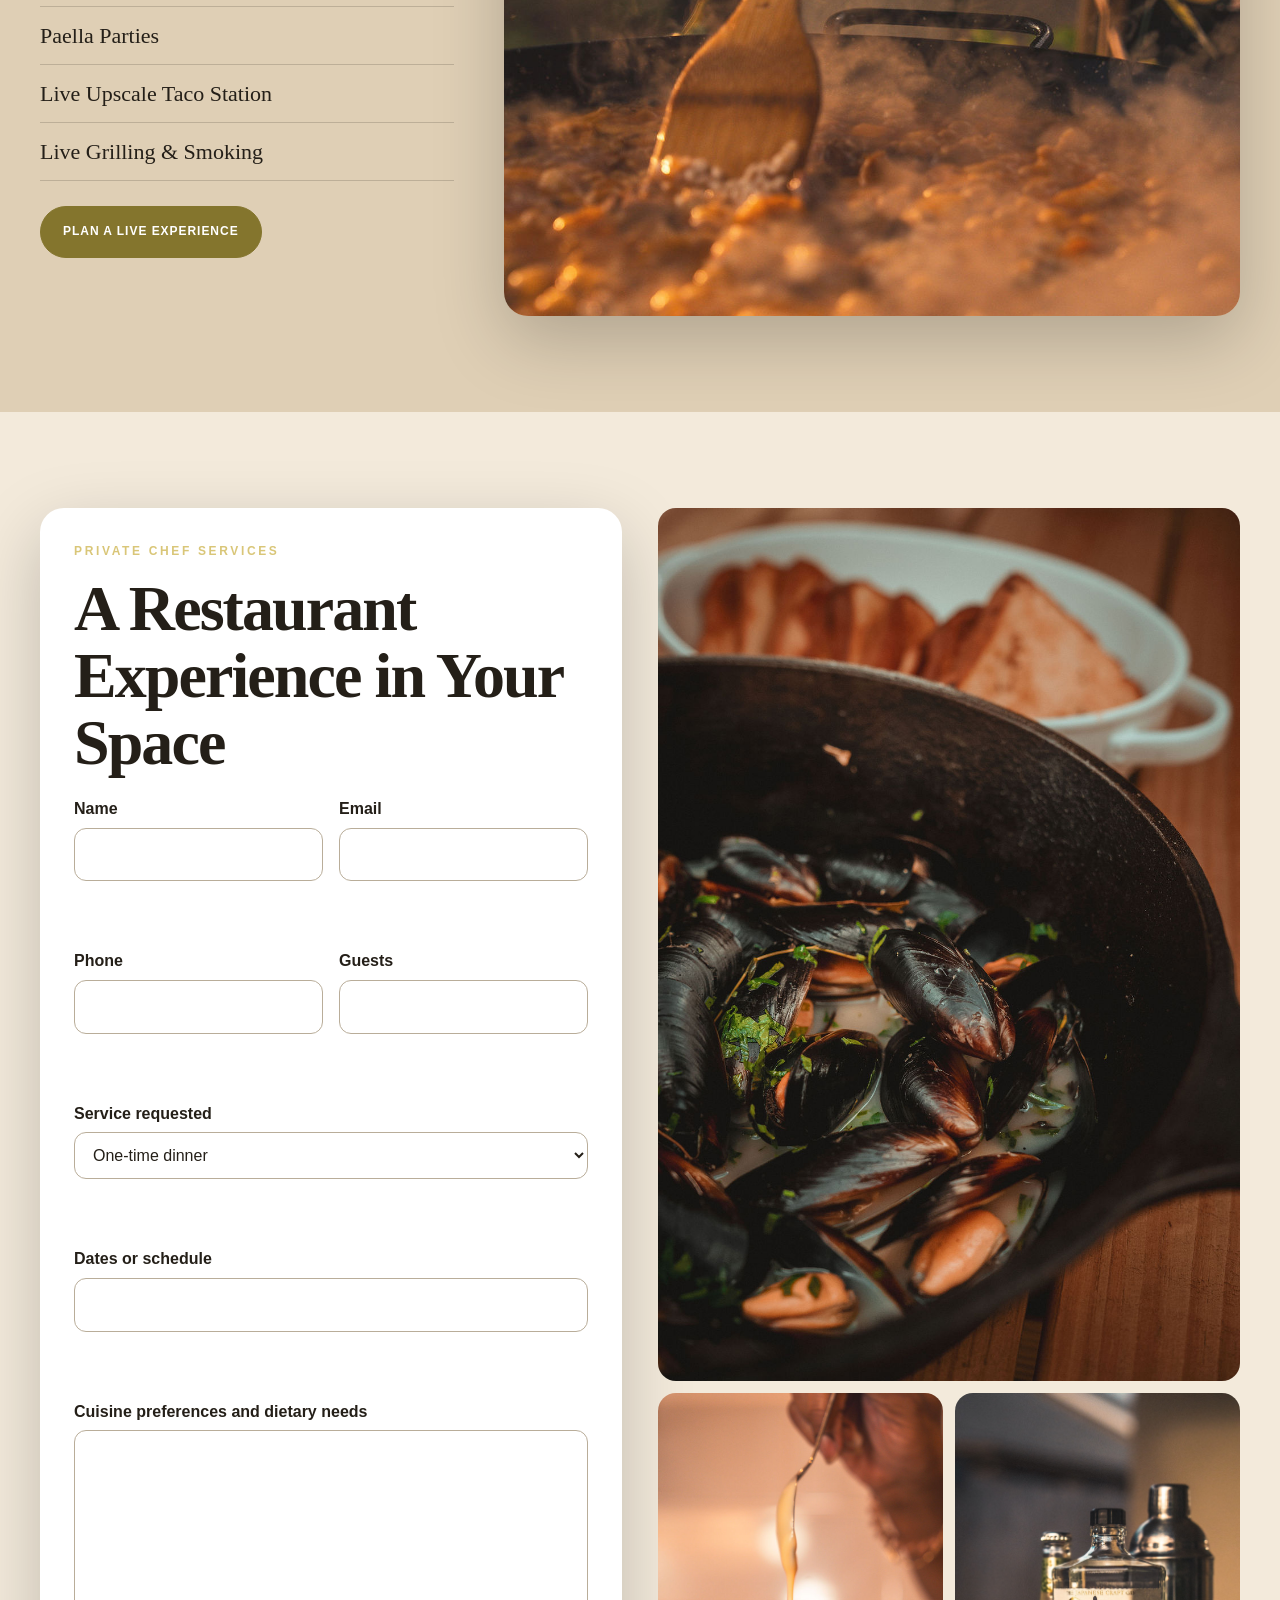
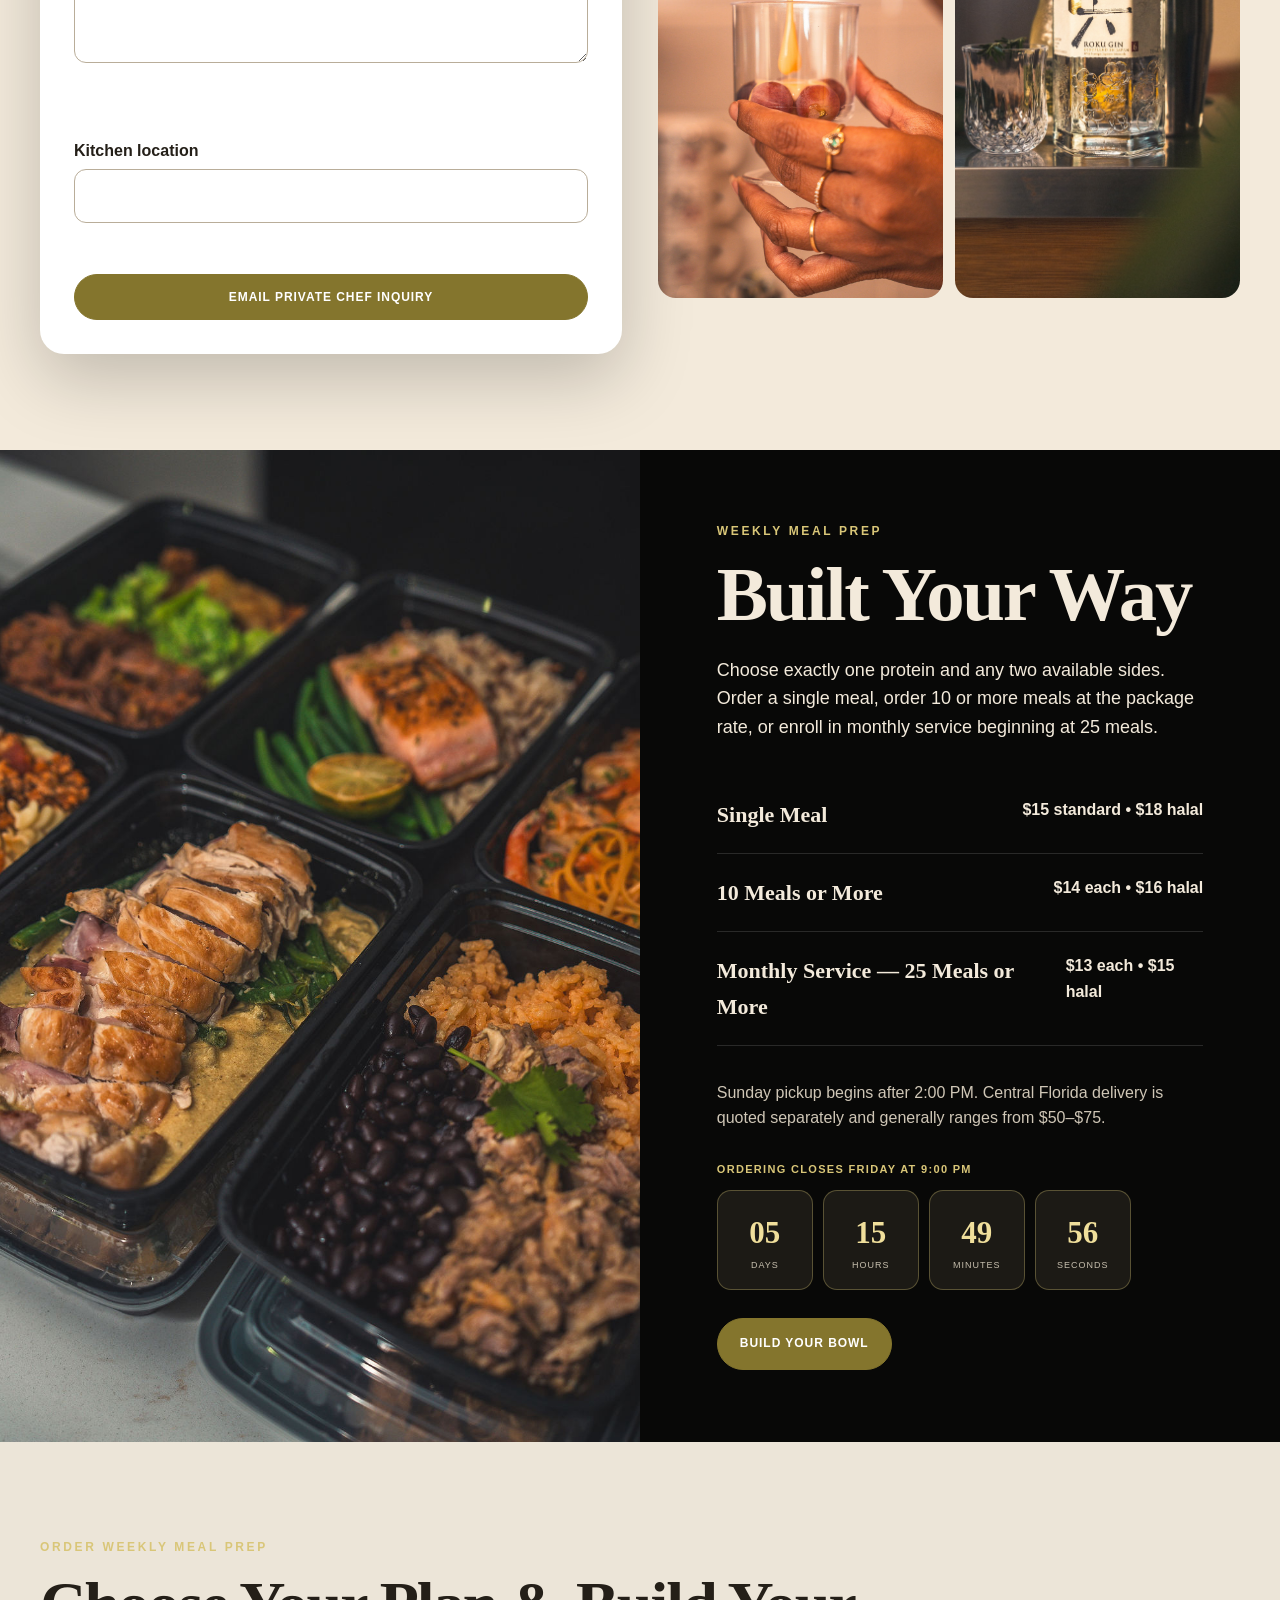
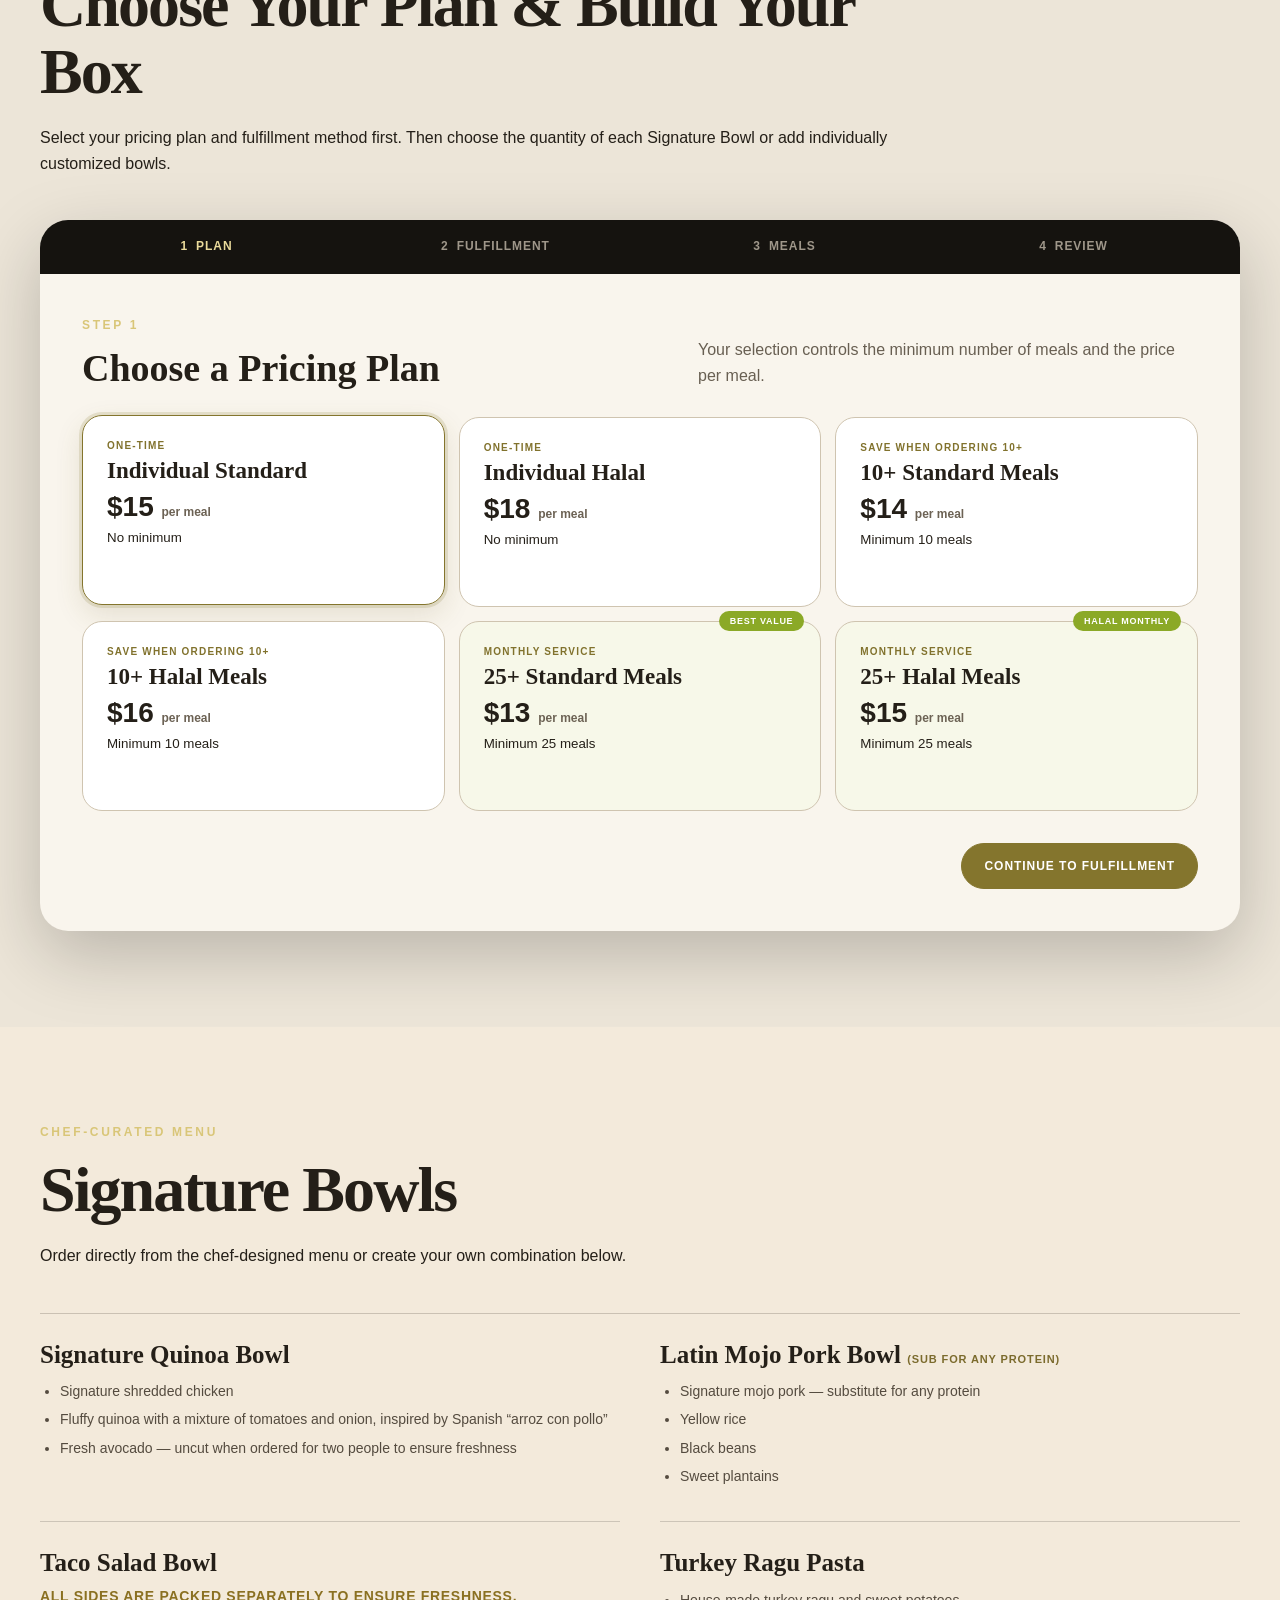
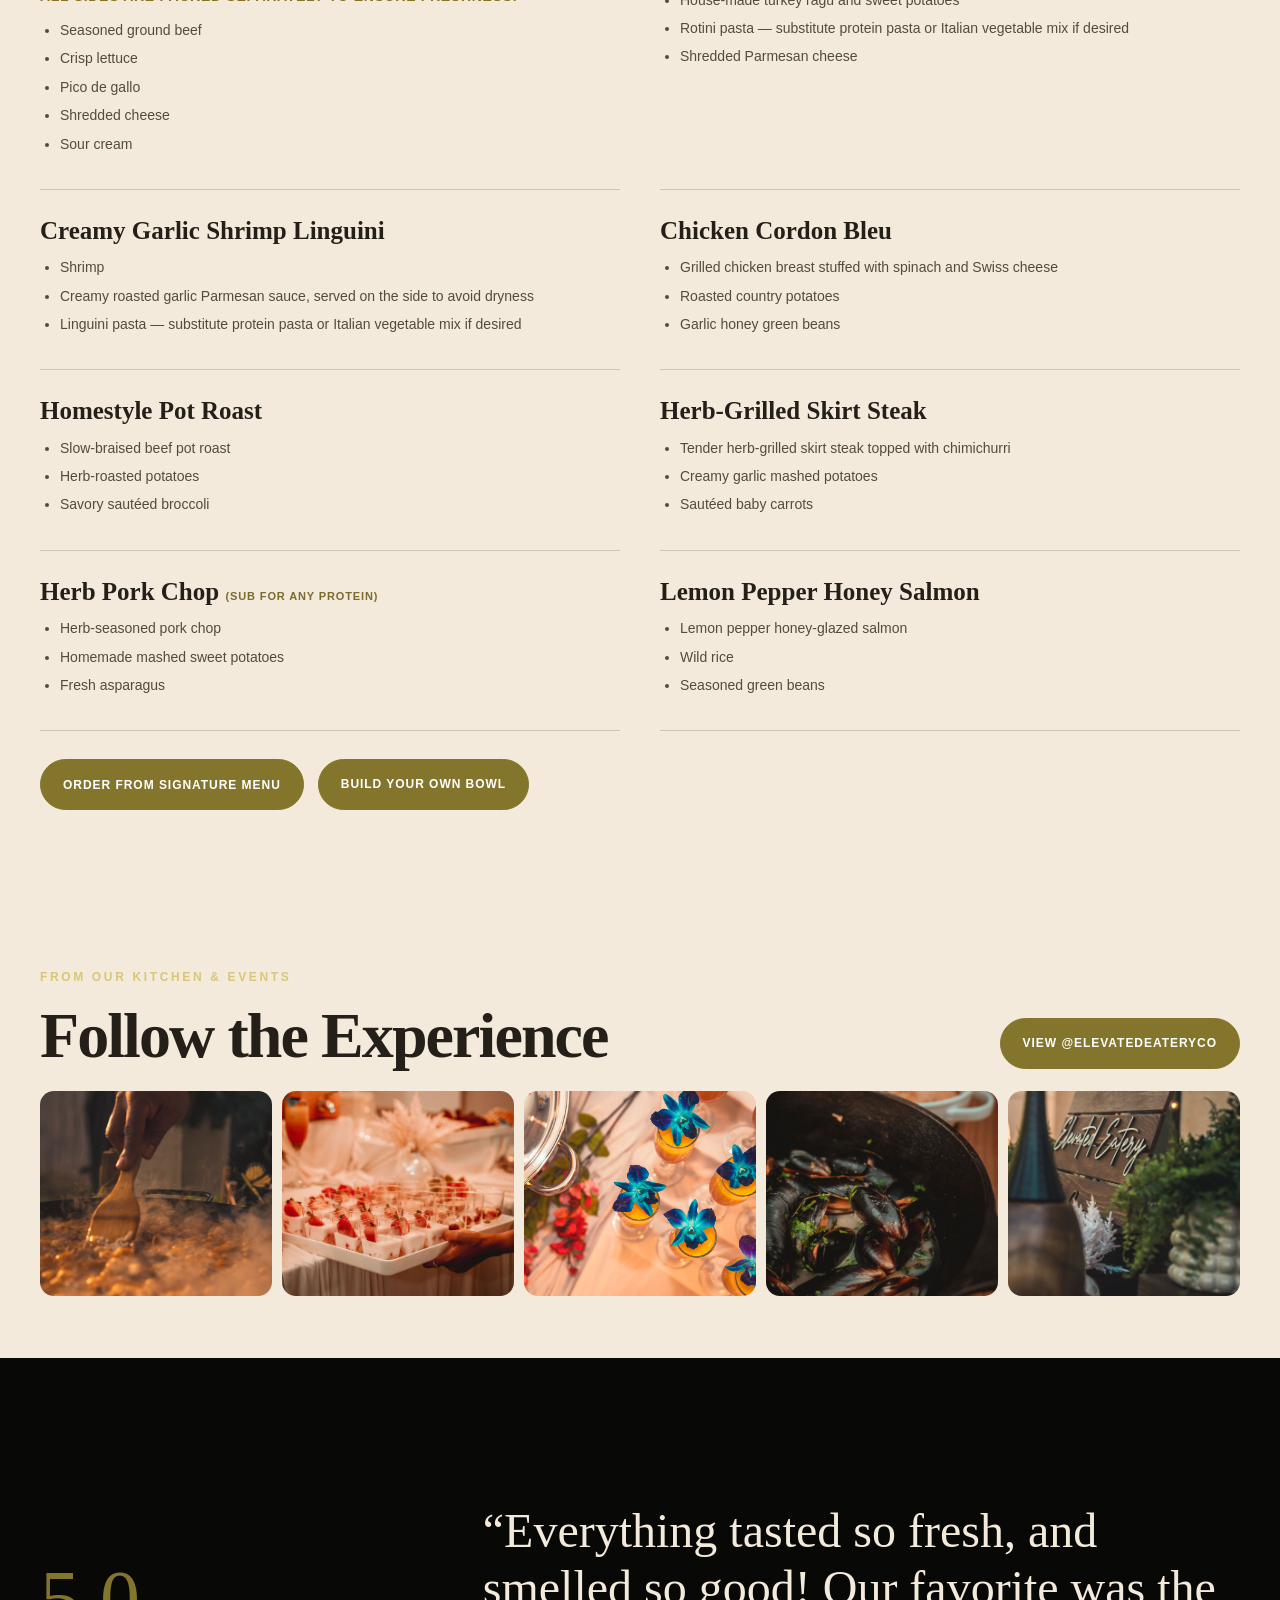
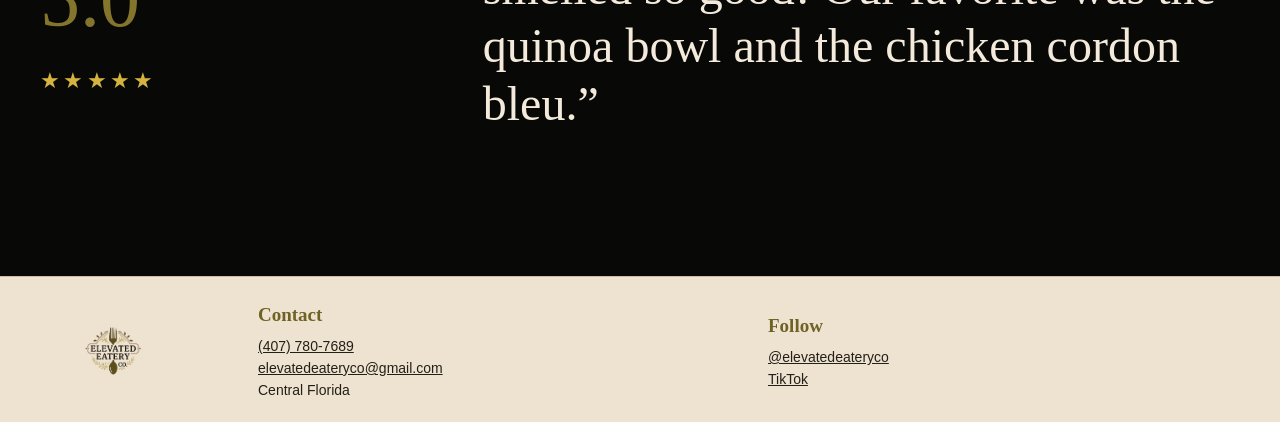
==== commit 1ff4e664: "Add files via upload" ====
--- a/index_editable.html
+++ b/index_editable.html
@@ -1,8 +1,8 @@
 <!doctype html><html lang="en"><head><meta charset="utf-8"><meta name="viewport" content="width=device-width,initial-scale=1"><title>Elevated Eatery Co.</title><link rel="stylesheet" href="styles.css"><script src="config.js"></script></head><body>
 <div class="announcement-bar">MEAL-PREP ORDERS CLOSE FRIDAY AT 9:00 PM <span>•</span> SUNDAY PICKUP AFTER 2:00 PM</div>
-<header class="site-header"><div class="container header-inner"><a href="#story"><img class="logo" src="assets/logo.png"></a><button class="menu-toggle">Menu</button><nav><a href="#story">Our Story</a><a href="#catering">Catering</a><a href="#live-entertainment">Live Entertainment</a><a href="#private-chef">Private Chef</a><a href="#meal-prep">Meal Prep</a><a class="nav-order" href="#catering-form-wrap">Request a Quote</a></nav></div></header>
+<header class="site-header"><div class="container header-inner"><a href="#story"><img class="logo" src="assets/logo.png"></a><button class="menu-toggle">Menu</button><nav><a href="#story">Our Story</a><a href="#catering">Catering</a><a href="#live-entertainment">Live Entertainment</a><a href="#private-chef">Private Chef</a><a href="#order-meal-prep">Meal Prep</a><a class="nav-order" href="#catering-form-wrap">Request a Quote</a></nav></div></header>
 <main>
-<section class="story-hero" id="story"><div class="story-overlay"></div><div class="container story-hero-content"><div class="kicker">Our Story</div><h1>Food Worth Remembering.</h1><p class="lead">Elevated Eatery Co. is a family-owned culinary company led by professionally trained chefs with more than 16 years of experience across Latin, Mediterranean, American, Italian, and international cuisines.</p><p>From intimate private dinners to weddings, corporate events, festivals, and large celebrations, every experience is built around fresh ingredients, thoughtful presentation, and personal service.</p><div class="buttons"><a class="button" href="#catering-form-wrap">Request Catering</a><a class="button secondary" href="#meal-prep">Order Meal Prep</a></div></div></section>
+<section class="story-hero" id="story"><div class="story-overlay"></div><div class="container story-hero-content"><div class="kicker">Our Story</div><h1>Food Worth Remembering.</h1><p class="lead">Elevated Eatery Co. is a family-owned culinary company led by professionally trained chefs with more than 16 years of experience across Latin, Mediterranean, American, Italian, and international cuisines.</p><p>From intimate private dinners to weddings, corporate events, festivals, and large celebrations, every experience is built around fresh ingredients, thoughtful presentation, and personal service.</p><div class="buttons"><a class="button" href="#catering-form-wrap">Request Catering</a><a class="button secondary" href="#order-meal-prep">Order Meal Prep</a></div></div></section>
 <section class="section light" id="catering"><div class="container"><div class="section-heading"><div class="kicker">Our primary specialty</div><h2>Catering Designed Around Your Event</h2><p>Customized menus, polished presentation, attentive service, and experiences designed around your guests, venue, and vision.</p></div><div class="service-grid"><article class="service-card"><h3>Weddings</h3><p>Buffets, plated dinners, cocktail hours, late-night bites, and full-service wedding dining.</p></article><article class="service-card"><h3>Corporate Events</h3><p>Business lunches, conferences, grand openings, and company celebrations.</p></article><article class="service-card"><h3>Private Celebrations</h3><p>Birthdays, anniversaries, graduations, holidays, and milestone events.</p></article><article class="service-card"><h3>Large Events</h3><p>Festivals, universities, HOAs, and high-volume catered experiences.</p></article></div></div></section>
 <section class="section" id="catering-form-wrap"><div class="container aligned-inquiry"><div class="inquiry-visual"><img class="hero-catering" src="assets/catering-drinks.jpeg"><img src="assets/catering-desserts.jpeg"><img src="assets/catering-sign.jpeg"></div><form class="contact-card" id="catering-form"><div class="kicker">Tell us about your event</div><h2>Request a Catering Quote</h2><div class="form-grid"><div><label class="form-label">Name</label><input name="Name" required></div><div><label class="form-label">Email</label><input type="email" name="Email" required></div><div><label class="form-label">Phone</label><input type="tel" name="Phone" required></div><div><label class="form-label">Event date</label><input type="date" name="Event date" required></div><div><label class="form-label">Guest count</label><input type="number" name="Guest count" required></div><div><label class="form-label">Venue / city</label><input name="Venue or city" required></div><div><label class="form-label">Event type</label><select name="Event type"><option>Wedding</option><option>Birthday</option><option>Corporate</option><option>Graduation</option><option>Holiday</option><option>Festival</option><option>Other</option></select></div><div><label class="form-label">Service style</label><select name="Service style"><option>Drop-off</option><option>Buffet</option><option>Plated</option><option>Cocktail / Canapés</option><option>Live Station</option><option>Bartending</option></select></div><div class="full"><label class="form-label">Tell us about your event</label><textarea name="Event details" rows="8"></textarea></div></div><button class="button">Email Catering Inquiry</button></form></div></section>
 <section class="section cream" id="live-entertainment">
@@ -44,10 +44,297 @@
     <p class="simple-delivery">Sunday pickup begins after 2:00 PM. Central Florida delivery is quoted separately and generally ranges from $50–$75.</p>
 
     <div id="weekly-countdown" class="simple-countdown"></div>
-    <a class="button" href="#builder">Build Your Bowl</a>
+    <a class="button" href="#order-meal-prep">Build Your Bowl</a>
   </div>
 </div>
 </section>
+
+<section class="section ordering-shop-section" id="order-meal-prep">
+  <div class="container">
+    <div class="section-heading ordering-heading">
+      <div class="kicker">Order weekly meal prep</div>
+      <h2>Choose Your Plan &amp; Build Your Box</h2>
+      <p>Select your pricing plan and fulfillment method first. Then choose the quantity of each Signature Bowl or add individually customized bowls.</p>
+    </div>
+
+    <div class="order-wizard">
+      <div class="order-progress" aria-label="Ordering steps">
+        <span class="active" data-step-dot="1">1 <em>Plan</em></span>
+        <span data-step-dot="2">2 <em>Fulfillment</em></span>
+        <span data-step-dot="3">3 <em>Meals</em></span>
+        <span data-step-dot="4">4 <em>Review</em></span>
+      </div>
+
+      <div class="wizard-panel active" data-order-step="1">
+        <div class="order-panel-title">
+          <div>
+            <div class="kicker">Step 1</div>
+            <h3>Choose a Pricing Plan</h3>
+          </div>
+          <p>Your selection controls the minimum number of meals and the price per meal.</p>
+        </div>
+
+        <div class="package-grid">
+          <button type="button" class="package-card selected" data-plan="single-standard" data-min="1" data-unit="15" data-prep="Standard">
+            <span class="package-eyebrow">One-time</span>
+            <strong>Individual Standard</strong>
+            <span class="package-price">$15 <small>per meal</small></span>
+            <span>No minimum</span>
+          </button>
+          <button type="button" class="package-card" data-plan="single-halal" data-min="1" data-unit="18" data-prep="Halal">
+            <span class="package-eyebrow">One-time</span>
+            <strong>Individual Halal</strong>
+            <span class="package-price">$18 <small>per meal</small></span>
+            <span>No minimum</span>
+          </button>
+          <button type="button" class="package-card" data-plan="ten-standard" data-min="10" data-unit="14" data-prep="Standard">
+            <span class="package-eyebrow">Save when ordering 10+</span>
+            <strong>10+ Standard Meals</strong>
+            <span class="package-price">$14 <small>per meal</small></span>
+            <span>Minimum 10 meals</span>
+          </button>
+          <button type="button" class="package-card" data-plan="ten-halal" data-min="10" data-unit="16" data-prep="Halal">
+            <span class="package-eyebrow">Save when ordering 10+</span>
+            <strong>10+ Halal Meals</strong>
+            <span class="package-price">$16 <small>per meal</small></span>
+            <span>Minimum 10 meals</span>
+          </button>
+          <button type="button" class="package-card featured" data-plan="monthly-standard" data-min="25" data-unit="13" data-prep="Standard" data-monthly="true">
+            <span class="popular-badge">Best Value</span>
+            <span class="package-eyebrow">Monthly service</span>
+            <strong>25+ Standard Meals</strong>
+            <span class="package-price">$13 <small>per meal</small></span>
+            <span>Minimum 25 meals</span>
+          </button>
+          <button type="button" class="package-card featured" data-plan="monthly-halal" data-min="25" data-unit="15" data-prep="Halal" data-monthly="true">
+            <span class="popular-badge">Halal Monthly</span>
+            <span class="package-eyebrow">Monthly service</span>
+            <strong>25+ Halal Meals</strong>
+            <span class="package-price">$15 <small>per meal</small></span>
+            <span>Minimum 25 meals</span>
+          </button>
+        </div>
+
+        <div class="wizard-actions">
+          <span></span>
+          <button type="button" class="button order-next" data-next-step="2">Continue to Fulfillment</button>
+        </div>
+      </div>
+
+      <div class="wizard-panel" data-order-step="2">
+        <div class="order-panel-title">
+          <div>
+            <div class="kicker">Step 2</div>
+            <h3>Pickup or Delivery?</h3>
+          </div>
+          <p>Pickup is available Sunday after 2:00 PM. Delivery is calculated from ZIP code 32712.</p>
+        </div>
+
+        <div class="fulfillment-toggle">
+          <button type="button" class="fulfillment-card selected" data-fulfillment="pickup" data-fee="0">
+            <span class="fulfillment-icon">⌂</span>
+            <strong>Pickup</strong>
+            <span>Sunday after 2:00 PM</span>
+            <b>No fee</b>
+          </button>
+          <button type="button" class="fulfillment-card" data-fulfillment="delivery" data-fee="50">
+            <span class="fulfillment-icon">▣</span>
+            <strong>Delivery</strong>
+            <span>Enter your ZIP code</span>
+            <b>Starting at $50</b>
+          </button>
+        </div>
+
+        <div class="delivery-zip-box" hidden>
+          <label class="form-label" for="delivery-zip">Delivery ZIP code</label>
+          <div class="zip-entry">
+            <input id="delivery-zip" inputmode="numeric" maxlength="5" placeholder="Enter 5-digit ZIP">
+            <button type="button" class="button" id="check-delivery-zone">Check Delivery Fee</button>
+          </div>
+          <p id="delivery-zone-result">Within 25 miles of 32712: $50. More than 25 miles: $75, subject to service-area confirmation.</p>
+        </div>
+
+        <div class="wizard-actions">
+          <button type="button" class="button secondary order-back" data-back-step="1">Back</button>
+          <button type="button" class="button order-next" data-next-step="3">Choose Meals</button>
+        </div>
+      </div>
+
+      <div class="wizard-panel" data-order-step="3">
+        <div class="order-panel-title">
+          <div>
+            <div class="kicker">Step 3</div>
+            <h3>Select Your Bowls</h3>
+          </div>
+          <p>Use the + and − controls to choose how many of each bowl you want. Your total must meet the minimum for the selected plan.</p>
+        </div>
+
+        <div class="meal-selection-layout">
+          <div class="meal-choice-grid" id="meal-choice-grid">
+            <article class="meal-choice-card" data-meal="Signature Quinoa Bowl">
+              <div><span class="meal-number">01</span><h4>Signature Quinoa Bowl</h4><p>Shredded chicken, tomato-onion quinoa and fresh avocado.</p></div>
+              <div class="meal-qty"><button type="button" data-meal-minus>−</button><output>0</output><button type="button" data-meal-plus>+</button></div>
+            </article>
+            <article class="meal-choice-card" data-meal="Latin Mojo Pork Bowl">
+              <div><span class="meal-number">02</span><h4>Latin Mojo Pork Bowl</h4><p>Mojo pork, yellow rice, black beans and sweet plantains.</p></div>
+              <div class="meal-qty"><button type="button" data-meal-minus>−</button><output>0</output><button type="button" data-meal-plus>+</button></div>
+            </article>
+            <article class="meal-choice-card" data-meal="Taco Salad Bowl">
+              <div><span class="meal-number">03</span><h4>Taco Salad Bowl</h4><p>Ground beef, crisp lettuce, pico, cheese and sour cream.</p></div>
+              <div class="meal-qty"><button type="button" data-meal-minus>−</button><output>0</output><button type="button" data-meal-plus>+</button></div>
+            </article>
+            <article class="meal-choice-card" data-meal="Turkey Ragu Pasta">
+              <div><span class="meal-number">04</span><h4>Turkey Ragu Pasta</h4><p>House turkey ragu, rotini and Parmesan.</p></div>
+              <div class="meal-qty"><button type="button" data-meal-minus>−</button><output>0</output><button type="button" data-meal-plus>+</button></div>
+            </article>
+            <article class="meal-choice-card" data-meal="Creamy Garlic Shrimp Linguini">
+              <div><span class="meal-number">05</span><h4>Creamy Garlic Shrimp Linguini</h4><p>Shrimp, linguini and roasted garlic Parmesan sauce.</p></div>
+              <div class="meal-qty"><button type="button" data-meal-minus>−</button><output>0</output><button type="button" data-meal-plus>+</button></div>
+            </article>
+            <article class="meal-choice-card" data-meal="Chicken Cordon Bleu">
+              <div><span class="meal-number">06</span><h4>Chicken Cordon Bleu</h4><p>Spinach and Swiss stuffed chicken with potatoes and green beans.</p></div>
+              <div class="meal-qty"><button type="button" data-meal-minus>−</button><output>0</output><button type="button" data-meal-plus>+</button></div>
+            </article>
+            <article class="meal-choice-card" data-meal="Homestyle Pot Roast">
+              <div><span class="meal-number">07</span><h4>Homestyle Pot Roast</h4><p>Slow-braised pot roast, herb potatoes and broccoli.</p></div>
+              <div class="meal-qty"><button type="button" data-meal-minus>−</button><output>0</output><button type="button" data-meal-plus>+</button></div>
+            </article>
+            <article class="meal-choice-card" data-meal="Herb-Grilled Skirt Steak">
+              <div><span class="meal-number">08</span><h4>Herb-Grilled Skirt Steak</h4><p>Chimichurri steak, garlic mash and baby carrots.</p></div>
+              <div class="meal-qty"><button type="button" data-meal-minus>−</button><output>0</output><button type="button" data-meal-plus>+</button></div>
+            </article>
+            <article class="meal-choice-card" data-meal="Herb Pork Chop">
+              <div><span class="meal-number">09</span><h4>Herb Pork Chop</h4><p>Herb pork chop, mashed sweet potatoes and asparagus.</p></div>
+              <div class="meal-qty"><button type="button" data-meal-minus>−</button><output>0</output><button type="button" data-meal-plus>+</button></div>
+            </article>
+            <article class="meal-choice-card" data-meal="Lemon Pepper Honey Salmon">
+              <div><span class="meal-number">10</span><h4>Lemon Pepper Honey Salmon</h4><p>Honey-glazed salmon, wild rice and green beans.</p></div>
+              <div class="meal-qty"><button type="button" data-meal-minus>−</button><output>0</output><button type="button" data-meal-plus>+</button></div>
+            </article>
+
+            <article class="meal-choice-card custom-meal-card" data-meal="Make Your Own Bowl">
+              <div><span class="meal-number">11</span><h4>Make Your Own Bowl</h4><p>Choose one protein and exactly two sides for each custom bowl.</p></div>
+              <button type="button" class="button custom-bowl-open">Customize a Bowl</button>
+            </article>
+          </div>
+
+          <aside class="live-cart-card">
+            <div class="kicker">Your meal box</div>
+            <h3><span id="cart-meal-count">0</span> Meals Selected</h3>
+            <div class="minimum-meter">
+              <div id="minimum-meter-fill"></div>
+            </div>
+            <p id="minimum-message">This plan has no minimum.</p>
+            <div id="mini-cart-lines" class="mini-cart-lines"><p class="empty-cart">Your selected bowls will appear here.</p></div>
+            <div class="cart-total-row"><span>Meals</span><strong id="meal-subtotal">$0.00</strong></div>
+            <div class="cart-total-row"><span>Delivery</span><strong id="delivery-subtotal">$0.00</strong></div>
+            <div class="cart-grand-total"><span>Estimated Total</span><strong id="order-grand-total">$0.00</strong></div>
+          </aside>
+        </div>
+
+        <div class="wizard-actions">
+          <button type="button" class="button secondary order-back" data-back-step="2">Back</button>
+          <button type="button" class="button order-next" id="review-order-button" data-next-step="4">Review Order</button>
+        </div>
+      </div>
+
+      <div class="wizard-panel" data-order-step="4">
+        <div class="order-panel-title">
+          <div>
+            <div class="kicker">Step 4</div>
+            <h3>Review &amp; Checkout</h3>
+          </div>
+          <p>Confirm your plan, fulfillment and meal quantities before continuing to Square’s secure checkout.</p>
+        </div>
+
+        <div class="checkout-review-grid">
+          <div class="checkout-review-card" id="checkout-review-details"></div>
+          <div class="checkout-customer-card">
+            <h4>Customer information</h4>
+            <div class="form-grid">
+              <div><label class="form-label" for="order-name">Name</label><input id="order-name" autocomplete="name"></div>
+              <div><label class="form-label" for="order-phone">Phone</label><input id="order-phone" type="tel" autocomplete="tel"></div>
+              <div class="full"><label class="form-label" for="order-email">Email</label><input id="order-email" type="email" autocomplete="email"></div>
+              <div class="full"><label class="form-label" for="order-notes">Order notes or allergies</label><textarea id="order-notes" rows="4"></textarea></div>
+            </div>
+            <div class="checkout-notice">The final payment page will be hosted securely by Square. Card information is never stored on this website.</div>
+            <button type="button" class="button checkout-square-button" id="square-dynamic-checkout">Continue to Secure Square Checkout</button>
+            <p class="checkout-setup-note" id="checkout-setup-note">Square API connection is the final technical step required to activate this button.</p>
+          </div>
+        </div>
+
+        <div class="wizard-actions">
+          <button type="button" class="button secondary order-back" data-back-step="3">Edit Meals</button>
+          <span></span>
+        </div>
+      </div>
+    </div>
+  </div>
+</section>
+
+<div class="custom-bowl-modal" id="custom-bowl-modal" aria-hidden="true">
+  <div class="custom-bowl-dialog" role="dialog" aria-modal="true" aria-labelledby="custom-bowl-title">
+    <button type="button" class="custom-modal-close" aria-label="Close custom bowl">×</button>
+    <div class="kicker">Make your own bowl</div>
+    <h3 id="custom-bowl-title">Customize One Bowl</h3>
+    <p>Each custom bowl must contain one protein and exactly two sides.</p>
+
+    <fieldset class="custom-fieldset custom-preparation-fieldset">
+      <legend>Choose preparation</legend>
+      <div class="custom-options custom-preparation-options">
+        <label><input type="radio" name="modal-preparation" value="Standard" checked> Regular</label>
+        <label><input type="radio" name="modal-preparation" value="Halal"> Halal</label>
+      </div>
+      <p class="custom-preparation-note">The custom bowl price will follow the selected plan tier: Regular or Halal.</p>
+    </fieldset>
+
+    <fieldset class="custom-fieldset">
+      <legend>Choose one protein</legend>
+      <div class="custom-options" id="custom-protein-options">
+        <label><input type="radio" name="modal-protein" value="Chicken Breast"> Chicken Breast</label>
+        <label><input type="radio" name="modal-protein" value="Chicken Leg Quarters"> Chicken Leg Quarters</label>
+        <label><input type="radio" name="modal-protein" value="Mojo Pork"> Mojo Pork</label>
+        <label><input type="radio" name="modal-protein" value="Ground Beef"> Ground Beef</label>
+        <label><input type="radio" name="modal-protein" value="Turkey Ragu"> Turkey Ragu</label>
+        <label><input type="radio" name="modal-protein" value="Pot Roast"> Pot Roast</label>
+        <label><input type="radio" name="modal-protein" value="Skirt Steak"> Skirt Steak</label>
+        <label><input type="radio" name="modal-protein" value="Pork Chop"> Pork Chop</label>
+        <label><input type="radio" name="modal-protein" value="Shrimp"> Shrimp</label>
+        <label><input type="radio" name="modal-protein" value="Salmon"> Salmon</label>
+      </div>
+    </fieldset>
+
+    <fieldset class="custom-fieldset">
+      <legend>Choose exactly two sides</legend>
+      <div class="custom-options" id="custom-side-options">
+        <label><input type="checkbox" name="modal-side" value="Yellow Rice"> Yellow Rice</label>
+        <label><input type="checkbox" name="modal-side" value="Wild Rice"> Wild Rice</label>
+        <label><input type="checkbox" name="modal-side" value="Quinoa"> Quinoa</label>
+        <label><input type="checkbox" name="modal-side" value="Pasta (Chef's Choice)"> Pasta (Chef's Choice)</label>
+        <label><input type="checkbox" name="modal-side" value="Garlic Mashed Potatoes"> Garlic Mashed Potatoes</label>
+        <label><input type="checkbox" name="modal-side" value="Roasted Potatoes"> Roasted Potatoes</label>
+        <label><input type="checkbox" name="modal-side" value="Mashed Sweet Potatoes"> Mashed Sweet Potatoes</label>
+        <label><input type="checkbox" name="modal-side" value="Black Beans"> Black Beans</label>
+        <label><input type="checkbox" name="modal-side" value="Sweet Plantains"> Sweet Plantains</label>
+        <label><input type="checkbox" name="modal-side" value="Green Beans"> Green Beans</label>
+        <label><input type="checkbox" name="modal-side" value="Broccoli"> Broccoli</label>
+        <label><input type="checkbox" name="modal-side" value="Baby Carrots"> Baby Carrots</label>
+        <label><input type="checkbox" name="modal-side" value="Asparagus"> Asparagus</label>
+        <label><input type="checkbox" name="modal-side" value="Seasonal Vegetables"> Seasonal Vegetables</label>
+        <label><input type="checkbox" name="modal-side" value="Arugula"> Arugula</label>
+      </div>
+    </fieldset>
+
+    <label class="form-label" for="custom-bowl-note">Instructions for this bowl</label>
+    <textarea id="custom-bowl-note" rows="3" placeholder="No sauce, allergy note, sauce on the side, etc."></textarea>
+
+    <div class="custom-modal-actions">
+      <button type="button" class="button secondary custom-modal-cancel">Cancel</button>
+      <button type="button" class="button" id="add-custom-bowl">Add This Custom Bowl</button>
+    </div>
+  </div>
+</div>
+
 <section class="section light" id="signature-bowls">
 <div class="container">
   <div class="section-heading">
@@ -154,38 +441,11 @@
 
   <div class="choice-actions">
     <button class="button signature-order-btn" type="button">Order From Signature Menu</button>
-    <a class="button" href="#builder">Build Your Own Bowl</a>
+    <a class="button" href="#order-meal-prep">Build Your Own Bowl</a>
   </div>
 </div>
 </section>
-<section class="section" id="builder"><div class="container"><div class="builder-intro"><div><div class="kicker">Build your own bowl</div><h2>One Protein. Two Sides. Your Way.</h2></div><p>Choose exactly one protein and two sides. Two proteins cannot be combined in one bowl.</p></div><div class="builder-wrap"><form class="builder" id="meal-builder"><fieldset class="fieldset">
-      <legend class="legend">Choose your plan</legend>
-      <div class="option-grid plan-grid">
-        <div class="option"><input id="plan1" type="radio" name="plan" value="Single Meal" checked><label for="plan1">Single Meal</label></div>
-        <div class="option"><input id="plan2" type="radio" name="plan" value="10+ Meals"><label for="plan2">10 Meals or More</label></div>
-        <div class="option"><input id="plan3" type="radio" name="plan" value="Monthly Service 25+"><label for="plan3">Monthly Service — 25+</label></div>
-      </div>
-
-      <div class="quantity-panel" id="quantity-panel">
-        <label class="form-label" for="meal-quantity">Number of meals</label>
-        <div class="quantity-control">
-          <button type="button" id="qty-minus" aria-label="Decrease quantity">−</button>
-          <input id="meal-quantity" type="number" value="1" min="1" step="1">
-          <button type="button" id="qty-plus" aria-label="Increase quantity">+</button>
-        </div>
-        <p id="quantity-help" class="quantity-help">Single meals are ordered one at a time.</p>
-      </div>
-    </fieldset><fieldset class="fieldset"><legend class="legend">Choose one protein</legend><div class="option-grid"><div class="option"><input id="p1" type="radio" name="protein" value="Chicken Breast"><label for="p1">Chicken Breast</label></div><div class="option"><input id="p2" type="radio" name="protein" value="Chicken Leg Quarters"><label for="p2">Chicken Leg Quarters</label></div><div class="option"><input id="p3" type="radio" name="protein" value="Mojo Pork"><label for="p3">Mojo Pork</label></div><div class="option"><input id="p4" type="radio" name="protein" value="Ground Beef"><label for="p4">Ground Beef</label></div><div class="option"><input id="p5" type="radio" name="protein" value="Turkey Ragu"><label for="p5">Turkey Ragu</label></div><div class="option"><input id="p6" type="radio" name="protein" value="Pot Roast"><label for="p6">Pot Roast</label></div><div class="option"><input id="p7" type="radio" name="protein" value="Skirt Steak"><label for="p7">Skirt Steak</label></div><div class="option"><input id="p8" type="radio" name="protein" value="Pork Chop"><label for="p8">Pork Chop</label></div><div class="option"><input id="p9" type="radio" name="protein" value="Shrimp"><label for="p9">Shrimp</label></div><div class="option"><input id="p10" type="radio" name="protein" value="Salmon"><label for="p10">Salmon</label></div></div></fieldset><fieldset class="fieldset"><legend class="legend">Choose exactly two sides</legend><div class="option-grid"><div class="option"><input id="s1" type="checkbox" name="sides" value="Yellow Rice"><label for="s1">Yellow Rice</label></div><div class="option"><input id="s2" type="checkbox" name="sides" value="Wild Rice"><label for="s2">Wild Rice</label></div><div class="option"><input id="s3" type="checkbox" name="sides" value="Quinoa"><label for="s3">Quinoa</label></div><div class="option"><input id="s4" type="checkbox" name="sides" value="Pasta (Chef's Choice)"><label for="s4">Pasta (Chef's Choice)</label></div><div class="option"><input id="s5" type="checkbox" name="sides" value="Garlic Mashed Potatoes"><label for="s5">Garlic Mashed Potatoes</label></div><div class="option"><input id="s6" type="checkbox" name="sides" value="Roasted Potatoes"><label for="s6">Roasted Potatoes</label></div><div class="option"><input id="s7" type="checkbox" name="sides" value="Mashed Sweet Potatoes"><label for="s7">Mashed Sweet Potatoes</label></div><div class="option"><input id="s8" type="checkbox" name="sides" value="Black Beans"><label for="s8">Black Beans</label></div><div class="option"><input id="s9" type="checkbox" name="sides" value="Sweet Plantains"><label for="s9">Sweet Plantains</label></div><div class="option"><input id="s10" type="checkbox" name="sides" value="Green Beans"><label for="s10">Green Beans</label></div><div class="option"><input id="s11" type="checkbox" name="sides" value="Broccoli"><label for="s11">Broccoli</label></div><div class="option"><input id="s12" type="checkbox" name="sides" value="Baby Carrots"><label for="s12">Baby Carrots</label></div><div class="option"><input id="s13" type="checkbox" name="sides" value="Asparagus"><label for="s13">Asparagus</label></div><div class="option"><input id="s14" type="checkbox" name="sides" value="Seasonal Vegetables"><label for="s14">Seasonal Vegetables</label></div><div class="option"><input id="s15" type="checkbox" name="sides" value="Arugula"><label for="s15">Arugula</label></div></div></fieldset><fieldset class="fieldset"><legend class="legend">Preparation</legend><div class="option-grid"><div class="option"><input id="prep1" type="radio" name="prep" value="Standard" checked><label for="prep1">Standard</label></div><div class="option"><input id="prep2" type="radio" name="prep" value="Halal"><label for="prep2">Halal</label></div></div></fieldset>
-<fieldset class="fieldset">
-  <legend class="legend">Fulfillment</legend>
-  <div class="option-grid delivery-grid">
-    <div class="option"><input id="fulfill1" type="radio" name="fulfillment" value="Pickup" checked><label for="fulfill1">Pickup — No Fee</label></div>
-    <div class="option"><input id="fulfill2" type="radio" name="fulfillment" value="Delivery within 25 miles"><label for="fulfill2">Delivery Within 25 Miles — $50</label></div>
-    <div class="option"><input id="fulfill3" type="radio" name="fulfillment" value="Delivery over 25 miles"><label for="fulfill3">Delivery Over 25 Miles — $75</label></div>
-  </div>
-  <p class="delivery-note">Delivery distance is measured from ZIP code 32712. Orders beyond the standard service area may require confirmation.</p>
-</fieldset>
-<label class="form-label">Special instructions</label><textarea rows="4"></textarea><div class="notice-box">Allergy accommodations require confirmation.</div></form><aside class="summary"><div class="kicker">Order summary</div><h3>Your Bowl</h3><div class="summary-line"><span>Plan</span><strong id="sum-plan"></strong></div><div class="summary-line"><span>Quantity</span><strong id="sum-quantity">1 meal</strong></div><div class="summary-line"><span>Protein</span><strong id="sum-protein"></strong></div><div class="summary-line"><span>Sides</span><strong id="sum-sides"></strong></div><div class="summary-line"><span>Preparation</span><strong id="sum-prep"></strong></div><div class="summary-line"><span>Fulfillment</span><strong id="sum-fulfillment">Pickup</strong></div><div class="total" id="sum-total"></div><button class="button light" type="button" id="checkout-btn">Continue to Square Checkout</button></aside></div></div></section>
+
 <section class="section light compact-social-section">
 <div class="container">
   <div class="compact-social-header">
--- a/styles.css
+++ b/styles.css
@@ -122,3 +122,107 @@
   .compact-footer{grid-template-columns:1fr;text-align:center;gap:12px;padding:20px 0}
   .compact-footer .footer-logo{margin:auto;width:125px;height:82px}
 }
+
+
+/* Meal prep ordering wizard */
+.ordering-shop-section{background:#ece5d8;color:var(--ink)}
+.ordering-heading{max-width:900px}
+.order-wizard{background:#f9f5ed;border-radius:28px;box-shadow:var(--shadow);overflow:hidden}
+.order-progress{display:grid;grid-template-columns:repeat(4,1fr);background:#15130f;color:#9f978a;padding:17px 22px}
+.order-progress span{display:flex;align-items:center;justify-content:center;gap:8px;font-weight:900;font-size:12px;text-transform:uppercase;letter-spacing:.08em}
+.order-progress span.active{color:#eadb9b}
+.order-progress span em{font-style:normal}
+.wizard-panel{display:none;padding:42px}
+.wizard-panel.active{display:block}
+.order-panel-title{display:flex;justify-content:space-between;align-items:end;gap:35px;margin-bottom:28px}
+.order-panel-title h3{font-size:38px;margin-bottom:0}
+.order-panel-title p{max-width:500px;margin:0;color:#685f52}
+.package-grid{display:grid;grid-template-columns:repeat(3,1fr);gap:14px}
+.package-card{position:relative;text-align:left;border:1px solid #cfc4b0;background:#fff;border-radius:20px;padding:24px;color:var(--ink);cursor:pointer;min-height:190px;display:flex;flex-direction:column;gap:7px;transition:.2s}
+.package-card:hover,.package-card.selected{border-color:var(--olive);box-shadow:0 10px 28px #6b5c2424;transform:translateY(-2px)}
+.package-card.selected{outline:3px solid #84752d2b}
+.package-card strong{font-family:Georgia,serif;font-size:23px}
+.package-card.featured{background:#f7f8e9}
+.package-eyebrow{color:#81722d;font-size:10px;text-transform:uppercase;letter-spacing:.12em;font-weight:900}
+.package-price{font-size:28px;font-weight:900}
+.package-price small{font-size:12px;color:#6c6254}
+.popular-badge{position:absolute;top:-11px;right:16px;background:#8ba927;color:white;border-radius:999px;padding:5px 11px;font-size:9px;text-transform:uppercase;letter-spacing:.08em;font-weight:900}
+.wizard-actions{display:flex;justify-content:space-between;gap:15px;margin-top:32px}
+.fulfillment-toggle{display:grid;grid-template-columns:1fr 1fr;gap:18px}
+.fulfillment-card{background:#fff;border:1px solid #cec2af;border-radius:22px;padding:28px;text-align:left;display:grid;grid-template-columns:auto 1fr auto;align-items:center;gap:12px;cursor:pointer;color:var(--ink)}
+.fulfillment-card.selected{border-color:var(--olive);outline:3px solid #84752d2d}
+.fulfillment-card strong{font-family:Georgia,serif;font-size:26px}
+.fulfillment-card span:not(.fulfillment-icon){grid-column:2}
+.fulfillment-card b{grid-column:3;grid-row:1/3;color:#746725}
+.fulfillment-icon{font-size:32px;color:#8ba927}
+.delivery-zip-box{margin-top:20px;padding:25px;background:#fff;border-radius:18px;border:1px solid #d3c8b5}
+.zip-entry{display:flex;gap:12px}
+.zip-entry input{max-width:250px}
+.delivery-zip-box p{font-size:13px;color:#6b6152}
+.meal-selection-layout{display:grid;grid-template-columns:1.4fr .62fr;gap:24px;align-items:start}
+.meal-choice-grid{display:grid;grid-template-columns:1fr 1fr;gap:12px}
+.meal-choice-card{background:#fff;border:1px solid #d6cbb9;border-radius:18px;padding:21px;display:flex;justify-content:space-between;gap:16px;align-items:center}
+.meal-choice-card h4{font-family:Georgia,serif;font-size:20px;margin:3px 0 7px}
+.meal-choice-card p{font-size:12px;color:#6b6256;margin:0}
+.meal-number{font-size:10px;font-weight:900;color:#918039;letter-spacing:.13em}
+.meal-qty{display:flex;align-items:center;gap:9px;flex-shrink:0}
+.meal-qty button{width:35px;height:35px;border:1px solid #aca088;background:#f8f3e9;border-radius:50%;font-size:20px;cursor:pointer}
+.meal-qty output{min-width:24px;text-align:center;font-weight:900;font-size:18px}
+.custom-meal-card{grid-column:1/-1;background:#171510;color:#fff;border-color:#84752d}
+.custom-meal-card p{color:#d0c8b8}
+.custom-meal-card .button{white-space:nowrap}
+.live-cart-card{position:sticky;top:112px;background:#171510;color:#fff;border-radius:22px;padding:26px}
+.live-cart-card h3{color:#eadb9b;font-size:28px}
+.minimum-meter{height:8px;background:#39352d;border-radius:999px;overflow:hidden}
+.minimum-meter div{height:100%;width:0;background:#8ba927;transition:.2s}
+.live-cart-card>p{font-size:12px;color:#beb6a7}
+.mini-cart-lines{max-height:320px;overflow:auto;margin:20px 0}
+.mini-cart-line{display:flex;justify-content:space-between;gap:12px;padding:9px 0;border-bottom:1px solid #ffffff18;font-size:13px}
+.mini-cart-line small{display:block;color:#aaa293}
+.empty-cart{color:#aaa293}
+.cart-total-row,.cart-grand-total{display:flex;justify-content:space-between;padding:10px 0}
+.cart-total-row{border-top:1px solid #ffffff1c}
+.cart-grand-total{font-family:Georgia,serif;color:#eadb9b;font-size:21px;border-top:1px solid #eadb9b55;margin-top:4px}
+.checkout-review-grid{display:grid;grid-template-columns:1fr 1fr;gap:22px}
+.checkout-review-card,.checkout-customer-card{background:#fff;border:1px solid #d3c8b6;border-radius:22px;padding:28px}
+.checkout-review-card h4,.checkout-customer-card h4{font-family:Georgia,serif;font-size:25px;margin:0 0 18px}
+.review-section{padding:15px 0;border-bottom:1px solid #e1d8c8}
+.review-section:last-child{border-bottom:0}
+.review-line{display:flex;justify-content:space-between;gap:15px;font-size:14px;padding:4px 0}
+.checkout-notice{background:#f6efd9;padding:13px;border-radius:12px;font-size:12px;margin:16px 0}
+.checkout-square-button{width:100%}
+.checkout-setup-note{font-size:11px;color:#756b5c;text-align:center}
+.custom-bowl-modal{position:fixed;inset:0;background:#000b;z-index:200;display:none;align-items:center;justify-content:center;padding:20px}
+.custom-bowl-modal.open{display:flex}
+.custom-bowl-dialog{position:relative;width:min(920px,100%);max-height:92vh;overflow:auto;background:#f5eddf;color:var(--ink);border-radius:26px;padding:34px}
+.custom-modal-close{position:absolute;right:20px;top:15px;border:0;background:none;font-size:30px;cursor:pointer}
+.custom-fieldset{border:0;padding:0;margin:24px 0}
+.custom-fieldset legend{font-family:Georgia,serif;font-size:23px;font-weight:bold;margin-bottom:12px}
+.custom-options{display:grid;grid-template-columns:repeat(3,1fr);gap:9px}
+.custom-options label{background:#fff;border:1px solid #d0c4b1;border-radius:12px;padding:12px;font-size:13px;cursor:pointer}
+.custom-options label:has(input:checked){background:var(--olive);color:#fff;border-color:var(--olive)}
+.custom-modal-actions{display:flex;justify-content:flex-end;gap:12px;margin-top:22px}
+
+@media(max-width:960px){
+ .package-grid{grid-template-columns:1fr 1fr}
+ .meal-selection-layout,.checkout-review-grid{grid-template-columns:1fr}
+ .live-cart-card{position:static}
+ .meal-choice-grid{grid-template-columns:1fr}
+ .custom-meal-card{grid-column:auto}
+ .custom-options{grid-template-columns:1fr 1fr}
+}
+@media(max-width:620px){
+ .order-progress em{display:none}
+ .wizard-panel{padding:25px 18px}
+ .order-panel-title{display:block}
+ .order-panel-title p{margin-top:10px}
+ .package-grid,.fulfillment-toggle{grid-template-columns:1fr}
+ .fulfillment-card{grid-template-columns:auto 1fr}
+ .fulfillment-card b{grid-column:2;grid-row:auto}
+ .zip-entry{display:block}
+ .zip-entry .button{margin-top:10px;width:100%}
+ .custom-options{grid-template-columns:1fr}
+}
+
+.custom-preparation-options{grid-template-columns:1fr 1fr;max-width:520px}
+.custom-preparation-note{font-size:12px;color:#6d6355;margin:9px 0 0}
